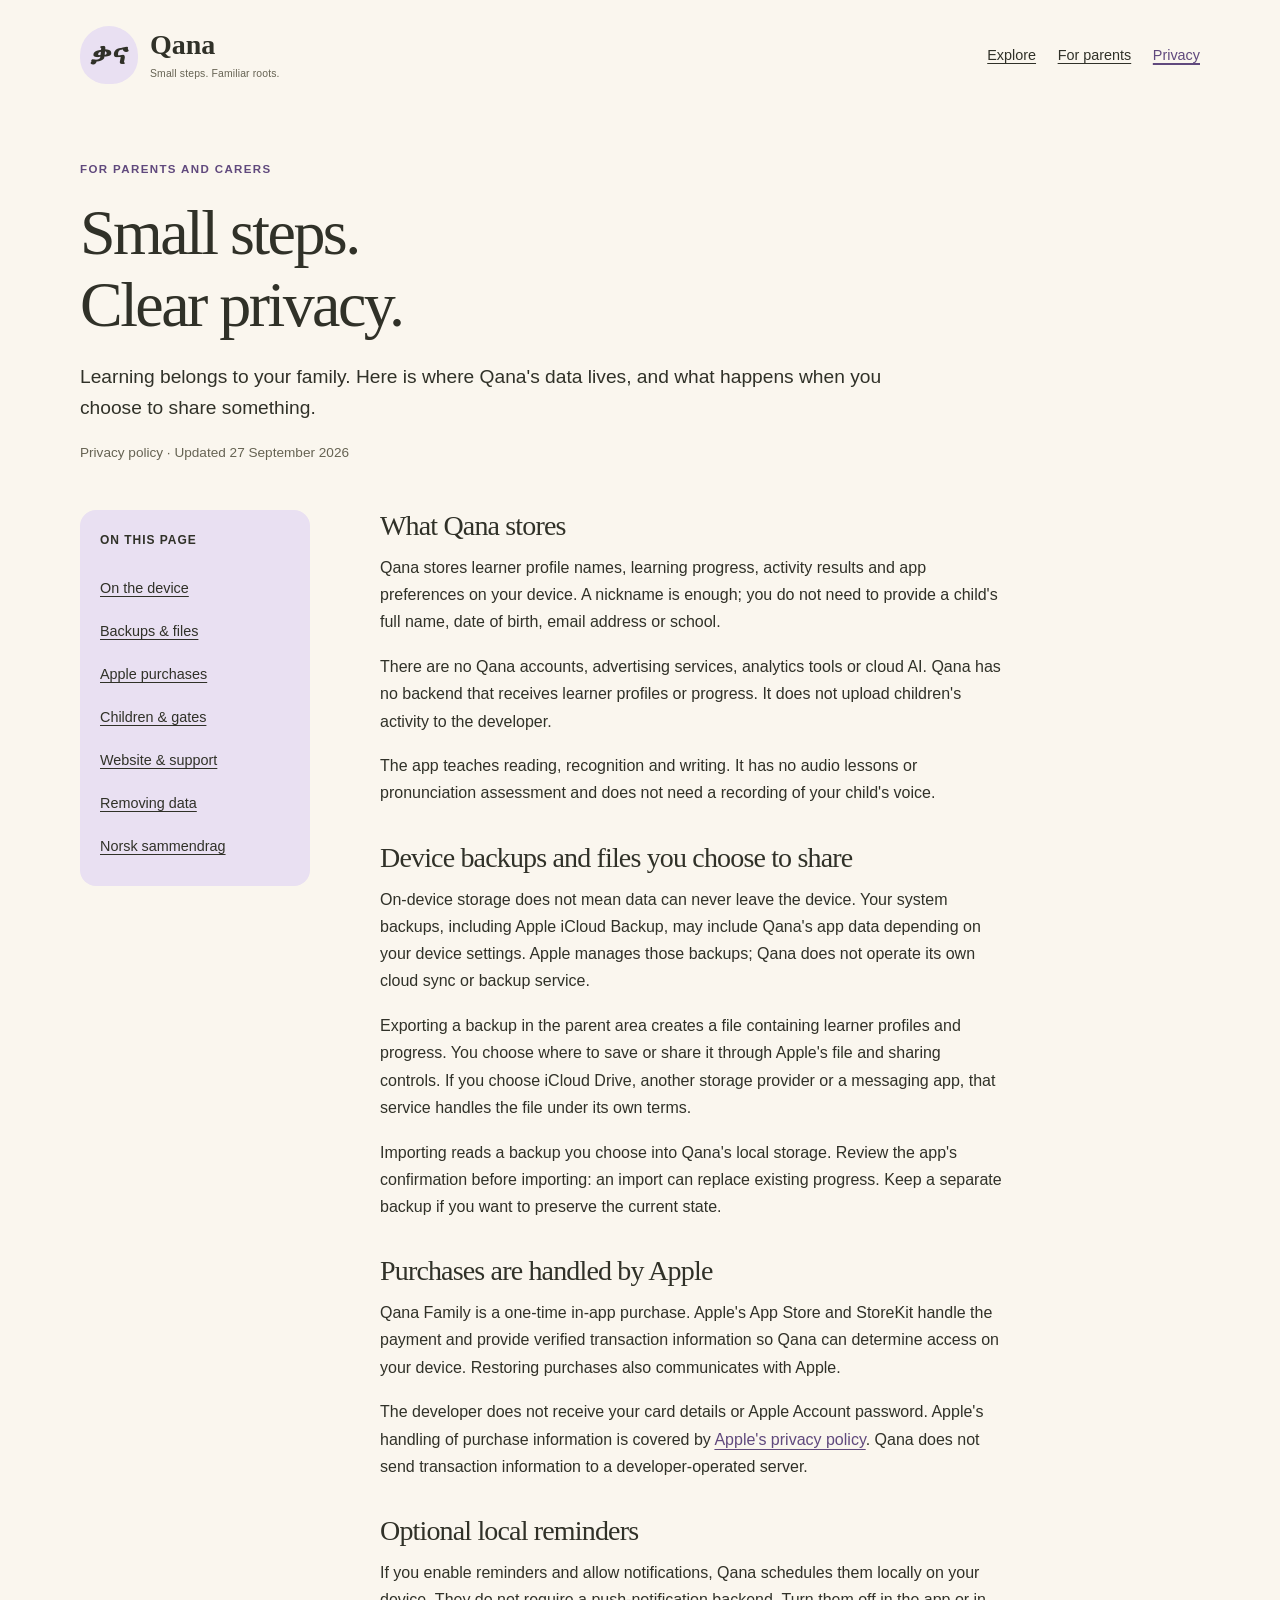
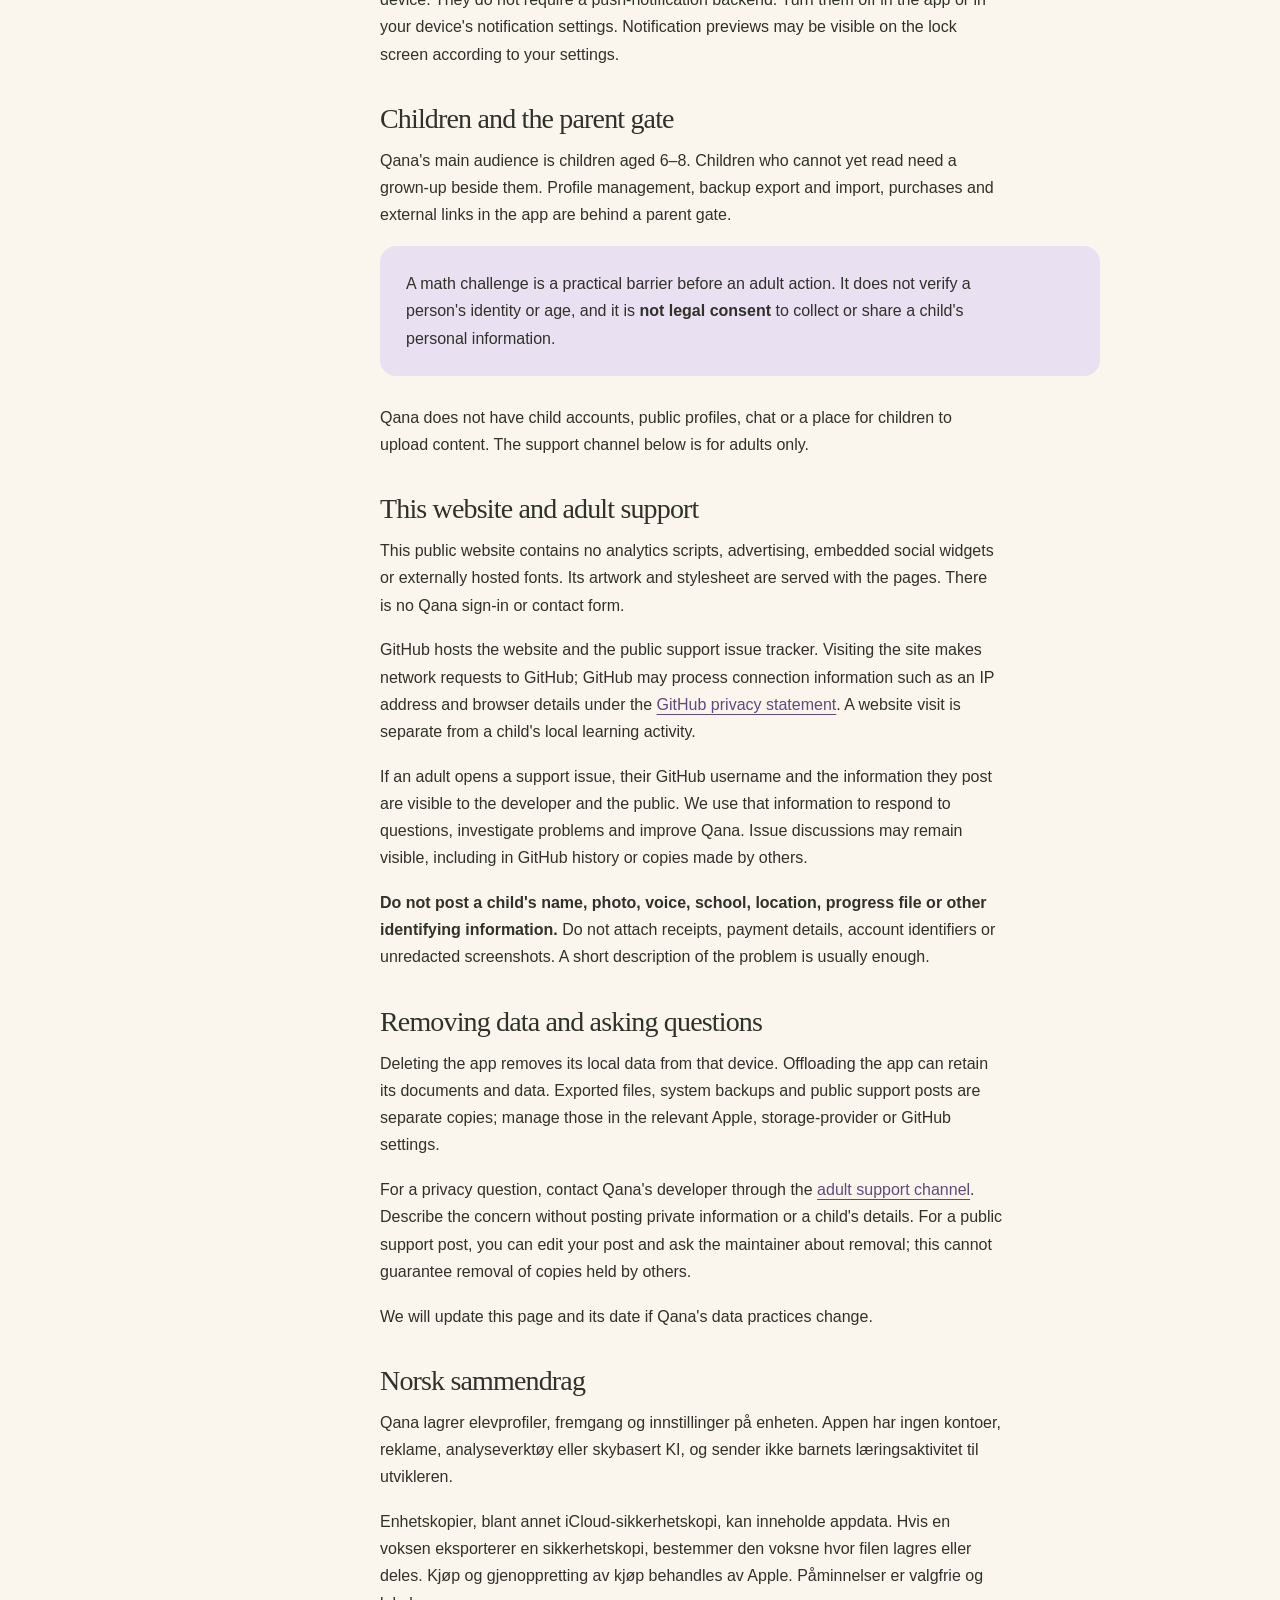
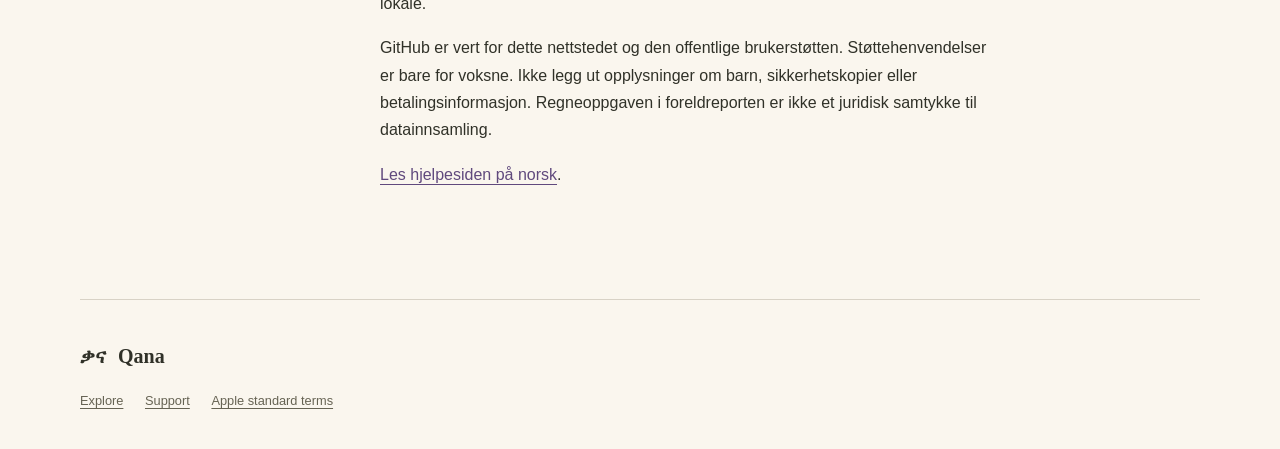
==== privacy.html @ 159bdaf5 "Publish Qana support and privacy website" ====
<!doctype html>
<html lang="en">
<head>
  <meta charset="utf-8">
  <meta name="viewport" content="width=device-width, initial-scale=1">
  <meta name="description" content="How Qana handles children's learning progress, local profiles, Apple purchases, backups and adult support messages.">
  <meta name="theme-color" content="#faf6ee">
  <link rel="canonical" href="https://sami5796.github.io/qana-app/privacy.html">
  <link rel="stylesheet" href="style.css">
  <title>Privacy — Qana</title>
</head>
<body>
  <a class="skip-link" href="#main">Skip to content</a>
  <header class="site-header wrap"><a class="brand" href="./" aria-label="Qana home"><span class="brand-mark" lang="ti">ቃና</span><span>Qana<span class="brand-caption">Small steps. Familiar roots.</span></span></a><nav aria-label="Main navigation"><a href="./">Explore</a><a href="support.html">For parents</a><a href="privacy.html" aria-current="page">Privacy</a></nav></header>
  <main id="main" class="wrap">
    <div class="document-header"><p class="eyebrow">For parents and carers</p><h1>Small steps.<br>Clear privacy.</h1><p class="lead">Learning belongs to your family. Here is where Qana's data lives, and what happens when you choose to share something.</p><p class="updated">Privacy policy · Updated 27 September 2026</p></div>
    <div class="document-layout">
      <aside class="contents" aria-label="On this page"><p>On this page</p><nav><a href="#device">On the device</a><a href="#backups">Backups &amp; files</a><a href="#apple">Apple purchases</a><a href="#children">Children &amp; gates</a><a href="#support">Website &amp; support</a><a href="#deletion">Removing data</a><a href="#norsk">Norsk sammendrag</a></nav></aside>
      <div class="prose">
        <section id="device"><h2>What Qana stores</h2><p>Qana stores learner profile names, learning progress, activity results and app preferences on your device. A nickname is enough; you do not need to provide a child's full name, date of birth, email address or school.</p><p>There are no Qana accounts, advertising services, analytics tools or cloud AI. Qana has no backend that receives learner profiles or progress. It does not upload children's activity to the developer.</p><p>The app teaches reading, recognition and writing. It has no audio lessons or pronunciation assessment and does not need a recording of your child's voice.</p></section>
        <section id="backups"><h2>Device backups and files you choose to share</h2><p>On-device storage does not mean data can never leave the device. Your system backups, including Apple iCloud Backup, may include Qana's app data depending on your device settings. Apple manages those backups; Qana does not operate its own cloud sync or backup service.</p><p>Exporting a backup in the parent area creates a file containing learner profiles and progress. You choose where to save or share it through Apple's file and sharing controls. If you choose iCloud Drive, another storage provider or a messaging app, that service handles the file under its own terms.</p><p>Importing reads a backup you choose into Qana's local storage. Review the app's confirmation before importing: an import can replace existing progress. Keep a separate backup if you want to preserve the current state.</p></section>
        <section id="apple"><h2>Purchases are handled by Apple</h2><p>Qana Family is a one-time in-app purchase. Apple's App Store and StoreKit handle the payment and provide verified transaction information so Qana can determine access on your device. Restoring purchases also communicates with Apple.</p><p>The developer does not receive your card details or Apple Account password. Apple's handling of purchase information is covered by <a href="https://www.apple.com/legal/privacy/">Apple's privacy policy</a>. Qana does not send transaction information to a developer-operated server.</p></section>
        <section id="reminders"><h2>Optional local reminders</h2><p>If you enable reminders and allow notifications, Qana schedules them locally on your device. They do not require a push-notification backend. Turn them off in the app or in your device's notification settings. Notification previews may be visible on the lock screen according to your settings.</p></section>
        <section id="children"><h2>Children and the parent gate</h2><p>Qana's main audience is children aged 6–8. Children who cannot yet read need a grown-up beside them. Profile management, backup export and import, purchases and external links in the app are behind a parent gate.</p><div class="callout"><p>A math challenge is a practical barrier before an adult action. It does not verify a person's identity or age, and it is <strong>not legal consent</strong> to collect or share a child's personal information.</p></div><p>Qana does not have child accounts, public profiles, chat or a place for children to upload content. The support channel below is for adults only.</p></section>
        <section id="support"><h2>This website and adult support</h2><p>This public website contains no analytics scripts, advertising, embedded social widgets or externally hosted fonts. Its artwork and stylesheet are served with the pages. There is no Qana sign-in or contact form.</p><p>GitHub hosts the website and the public support issue tracker. Visiting the site makes network requests to GitHub; GitHub may process connection information such as an IP address and browser details under the <a href="https://docs.github.com/en/site-policy/privacy-policies/github-general-privacy-statement">GitHub privacy statement</a>. A website visit is separate from a child's local learning activity.</p><p>If an adult opens a support issue, their GitHub username and the information they post are visible to the developer and the public. We use that information to respond to questions, investigate problems and improve Qana. Issue discussions may remain visible, including in GitHub history or copies made by others.</p><p><strong>Do not post a child's name, photo, voice, school, location, progress file or other identifying information.</strong> Do not attach receipts, payment details, account identifiers or unredacted screenshots. A short description of the problem is usually enough.</p></section>
        <section id="deletion"><h2>Removing data and asking questions</h2><p>Deleting the app removes its local data from that device. Offloading the app can retain its documents and data. Exported files, system backups and public support posts are separate copies; manage those in the relevant Apple, storage-provider or GitHub settings.</p><p>For a privacy question, contact Qana's developer through the <a href="support.html#contact">adult support channel</a>. Describe the concern without posting private information or a child's details. For a public support post, you can edit your post and ask the maintainer about removal; this cannot guarantee removal of copies held by others.</p><p>We will update this page and its date if Qana's data practices change.</p></section>
        <section id="norsk" lang="nb"><h2>Norsk sammendrag</h2><p>Qana lagrer elevprofiler, fremgang og innstillinger på enheten. Appen har ingen kontoer, reklame, analyseverktøy eller skybasert KI, og sender ikke barnets læringsaktivitet til utvikleren.</p><p>Enhetskopier, blant annet iCloud-sikkerhetskopi, kan inneholde appdata. Hvis en voksen eksporterer en sikkerhetskopi, bestemmer den voksne hvor filen lagres eller deles. Kjøp og gjenoppretting av kjøp behandles av Apple. Påminnelser er valgfrie og lokale.</p><p>GitHub er vert for dette nettstedet og den offentlige brukerstøtten. Støttehenvendelser er bare for voksne. Ikke legg ut opplysninger om barn, sikkerhetskopier eller betalingsinformasjon. Regneoppgaven i foreldreporten er ikke et juridisk samtykke til datainnsamling.</p><p><a href="support.html#norsk">Les hjelpesiden på norsk</a>.</p></section>
      </div>
    </div>
  </main>
  <footer class="site-footer wrap"><a class="brand footer-brand" href="./"><span lang="ti">ቃና</span> Qana</a><nav aria-label="Footer"><a href="./">Explore</a><a href="support.html">Support</a><a href="https://www.apple.com/legal/internet-services/itunes/dev/stdeula/">Apple standard terms</a></nav></footer>
</body>
</html>
---- style.css ----
:root {
  color-scheme: light;
  --paper: #faf6ee;
  --white: #fffdf8;
  --ink: #303128;
  --muted: #666353;
  --purple: #60497d;
  --lilac: #e9e0f2;
  --sage: #e5ebdc;
  --peach: #f6e2d0;
  --line: #d8d2c6;
  --display: "Iowan Old Style", "Palatino Linotype", Palatino, Georgia, serif;
  --body: "Avenir Next", Avenir, "Segoe UI", sans-serif;
}
* { box-sizing: border-box; }
html { scroll-behavior: smooth; scroll-padding-top: 2rem; }
body { margin: 0; background: var(--paper); color: var(--ink); font: 1rem/1.7 var(--body); }
img { display: block; max-width: 100%; }
a { color: var(--purple); text-underline-offset: .23em; text-decoration-thickness: 1px; }
a:hover { text-decoration-thickness: 2px; }
a:focus-visible, summary:focus-visible { outline: 3px solid var(--purple); outline-offset: 5px; border-radius: 3px; }
p { margin: 0 0 1.1rem; }
h1, h2, h3 { font-family: var(--display); font-weight: 500; line-height: 1.12; text-wrap: balance; }
h1 { font-size: clamp(2.7rem, 5.5vw, 5.1rem); letter-spacing: -.04em; margin: 0 0 1.35rem; }
h2 { font-size: clamp(2.1rem, 3.8vw, 3.2rem); letter-spacing: -.03em; margin: 0 0 1.25rem; }
h3 { font-size: 1.6rem; margin: 0 0 .8rem; }
h1 em { color: var(--purple); font-weight: 500; }
ul, ol { padding-left: 1.35rem; }
li { padding-left: .2rem; margin: .5rem 0; }
.wrap { width: min(1120px, calc(100% - 64px)); margin-inline: auto; }
.skip-link { position: absolute; top: -100px; left: 1rem; z-index: 10; padding: .75rem 1rem; background: var(--white); }
.skip-link:focus { top: 1rem; }
.site-header { display: flex; align-items: center; justify-content: space-between; gap: 2rem; padding-block: 26px; }
.brand { display: inline-flex; align-items: center; gap: 12px; color: var(--ink); text-decoration: none; font: 600 1.75rem/1.1 var(--display); }
.brand-mark { display: grid; place-items: center; width: 58px; height: 58px; background: var(--lilac); border-radius: 50% 50% 45% 45%; font-family: Kefa, Nyala, serif; font-size: 1.8rem; }
.brand-caption { display: block; margin-top: 6px; font: 500 .65rem/1.3 var(--body); letter-spacing: .015em; color: var(--muted); }
nav { display: flex; gap: .45rem 1.35rem; align-items: center; flex-wrap: wrap; }
nav a { display: inline-flex; align-items: center; min-height: 44px; font-size: .9rem; color: var(--ink); }
nav a[aria-current="page"] { color: var(--purple); text-decoration-thickness: 2px; }
.hero { display: grid; grid-template-columns: 1fr 1fr; align-items: center; gap: 4rem; padding-block: 52px 62px; }
.hero-copy { max-width: 520px; }
.eyebrow { font-size: .72rem; font-weight: 700; text-transform: uppercase; letter-spacing: .12em; color: var(--purple); margin-bottom: 1.1rem; }
.lead { font-size: 1.2rem; line-height: 1.6; }
.hero-art { margin: 0; position: relative; padding: 17px 17px 12px; background: var(--lilac); border-radius: 48% 48% 26px 26px; transform: rotate(2deg); }
.hero-art img { width: 100%; height: auto; aspect-ratio: 1; object-fit: cover; border-radius: 48% 48% 18px 18px; background: var(--sage); }
.hero-art figcaption { text-align: center; font-family: var(--display); font-style: italic; font-size: 1rem; padding: 12px 4px 3px; }
.button { display: inline-flex; align-items: center; justify-content: space-between; gap: 2rem; min-height: 48px; padding: .85rem 1.3rem; margin: .5rem 0 1rem; background: var(--purple); color: white; text-decoration: none; border-radius: 999px; font-size: .95rem; font-weight: 600; }
.button:hover { background: #4d3868; }
.quiet-note { font-size: .85rem; max-width: 360px; color: var(--muted); }
.facts { display: grid; grid-template-columns: repeat(3, 1fr) 1.3fr; padding: 26px 0; border-block: 1px solid var(--line); gap: 20px; align-items: center; }
.facts p { margin: 0; }
.facts strong { font: 500 2.4rem/1 var(--display); margin-right: 10px; color: var(--purple); }
.facts span { font-size: .85rem; }
.facts-note { color: var(--muted); font-size: .85rem; padding-left: 24px; border-left: 1px solid var(--line); }
.section { padding-block: 76px; }
.section-intro { max-width: 680px; margin-bottom: 35px; }
.feature-grid { display: grid; grid-template-columns: repeat(4, minmax(0, 1fr)); gap: 18px; }
.feature { padding: 28px 22px 20px; background: var(--white); border: 1px solid var(--line); border-radius: 18px; }
.feature:nth-child(2) { background: var(--lilac); }
.feature:nth-child(3) { background: var(--sage); }
.feature:nth-child(4) { background: var(--peach); }
.feature-number { display: block; font-size: .75rem; letter-spacing: .12em; color: var(--muted); margin-bottom: 35px; }
.feature p { font-size: .92rem; margin-bottom: 0; }
.family-section { display: grid; grid-template-columns: 1fr 1fr; gap: 5rem; align-items: center; padding: 44px 48px; background: var(--sage); border-radius: 26px; }
.family-card { background: var(--white); padding: 28px; border-radius: 18px; }
.family-card h3 { font-size: 2.15rem; }
.price-note { color: var(--muted); font-size: .85rem; }
.text-link { display: inline-block; padding-block: .5rem; font-weight: 600; font-size: .9rem; }
.parent-section { display: grid; grid-template-columns: 1fr 1.4fr; gap: 6rem; }
.language-note { padding: 28px 34px; border: 1px solid var(--line); border-radius: 18px; }
.language-note h2 { font-size: 1.6rem; }
.language-note p { max-width: 780px; font-size: .95rem; }
.site-footer { padding-block: 44px 26px; margin-top: 36px; border-top: 1px solid var(--line); color: var(--muted); }
.footer-brand { font-size: 1.25rem; margin-bottom: 12px; }
.site-footer p { font-size: .85rem; }
.site-footer nav a { color: var(--muted); font-size: .8rem; }
.document-header { max-width: 850px; padding-block: 50px 28px; }
.document-header h1 { font-size: clamp(2.7rem, 5vw, 4.2rem); }
.document-layout { display: grid; grid-template-columns: 230px minmax(0, 720px); gap: 70px; align-items: start; padding-bottom: 40px; }
.contents { padding: 20px; background: var(--lilac); border-radius: 16px; }
.contents p { font-size: .75rem; font-weight: 700; letter-spacing: .08em; text-transform: uppercase; }
.contents nav { display: flex; align-items: stretch; flex-direction: column; gap: 3px; }
.contents a { font-size: .9rem; min-height: 40px; }
.prose { min-width: 0; overflow-wrap: anywhere; }
.prose section { margin-bottom: 35px; scroll-margin-top: 30px; }
.prose h2 { font-size: 1.75rem; margin-top: 1.7rem; margin-bottom: .8rem; }
.prose section:first-child h2 { margin-top: 0; }
.prose h3 { font-size: 1.25rem; margin-top: 1.6rem; }
.prose p, .prose li { max-width: 70ch; }
.callout { padding: 24px 26px; background: var(--lilac); border-radius: 16px; margin-bottom: 28px; }
.callout p:last-child { margin-bottom: 0; }
.callout.sage { background: var(--sage); }
.updated { font-size: .85rem; color: var(--muted); }
@media (max-width: 960px) {
  .hero { gap: 2rem; }
  .feature-grid { grid-template-columns: repeat(2, minmax(0, 1fr)); }
  .family-section { gap: 2rem; padding: 32px; }
  .parent-section { gap: 3rem; }
  .document-layout { grid-template-columns: 180px minmax(0, 1fr); gap: 32px; }
  .facts strong, .facts span { display: block; }
  .facts span { margin-top: .4rem; }
}
@media (max-width: 680px) {
  .wrap { width: min(100% - 36px, 540px); }
  .site-header { flex-wrap: wrap; gap: 16px; padding-top: 20px; }
  .site-header nav { width: 100%; justify-content: space-between; gap: .4rem; }
  .hero { grid-template-columns: 1fr; gap: 26px; padding-block: 25px 40px; }
  .hero-copy { max-width: none; }
  .hero-art { width: 90%; margin-inline: auto; transform: none; }
  .facts { grid-template-columns: repeat(3, 1fr); gap: 20px 12px; }
  .facts-note { grid-column: 1 / -1; border-left: 0; padding-left: 0; }
  .facts-note br { display: none; }
  .section { padding-block: 48px; }
  .feature-grid { gap: 12px; }
  .feature { padding: 20px 16px; }
  .feature-number { margin-bottom: 22px; }
  .family-section, .parent-section { grid-template-columns: 1fr; gap: 22px; }
  .family-section { padding: 24px 18px; }
  .family-card { padding: 22px; }
  .language-note { padding: 22px; }
  .document-header { padding-block: 26px 20px; }
  .document-layout { grid-template-columns: 1fr; gap: 26px; }
  .contents nav { display: grid; grid-template-columns: repeat(2, minmax(0, 1fr)); }
  .contents a { min-height: 44px; }
}
@media (max-width: 360px) { .feature-grid { grid-template-columns: 1fr; } }
@media (prefers-reduced-motion: reduce) { html { scroll-behavior: auto; } }
@media print {
  body { background: white; color: black; }
  .site-header nav, .contents, .skip-link { display: none; }
  .wrap { width: 100%; }
  .document-layout { display: block; }
  .hero-art { transform: none; }
  a { color: inherit; }
}
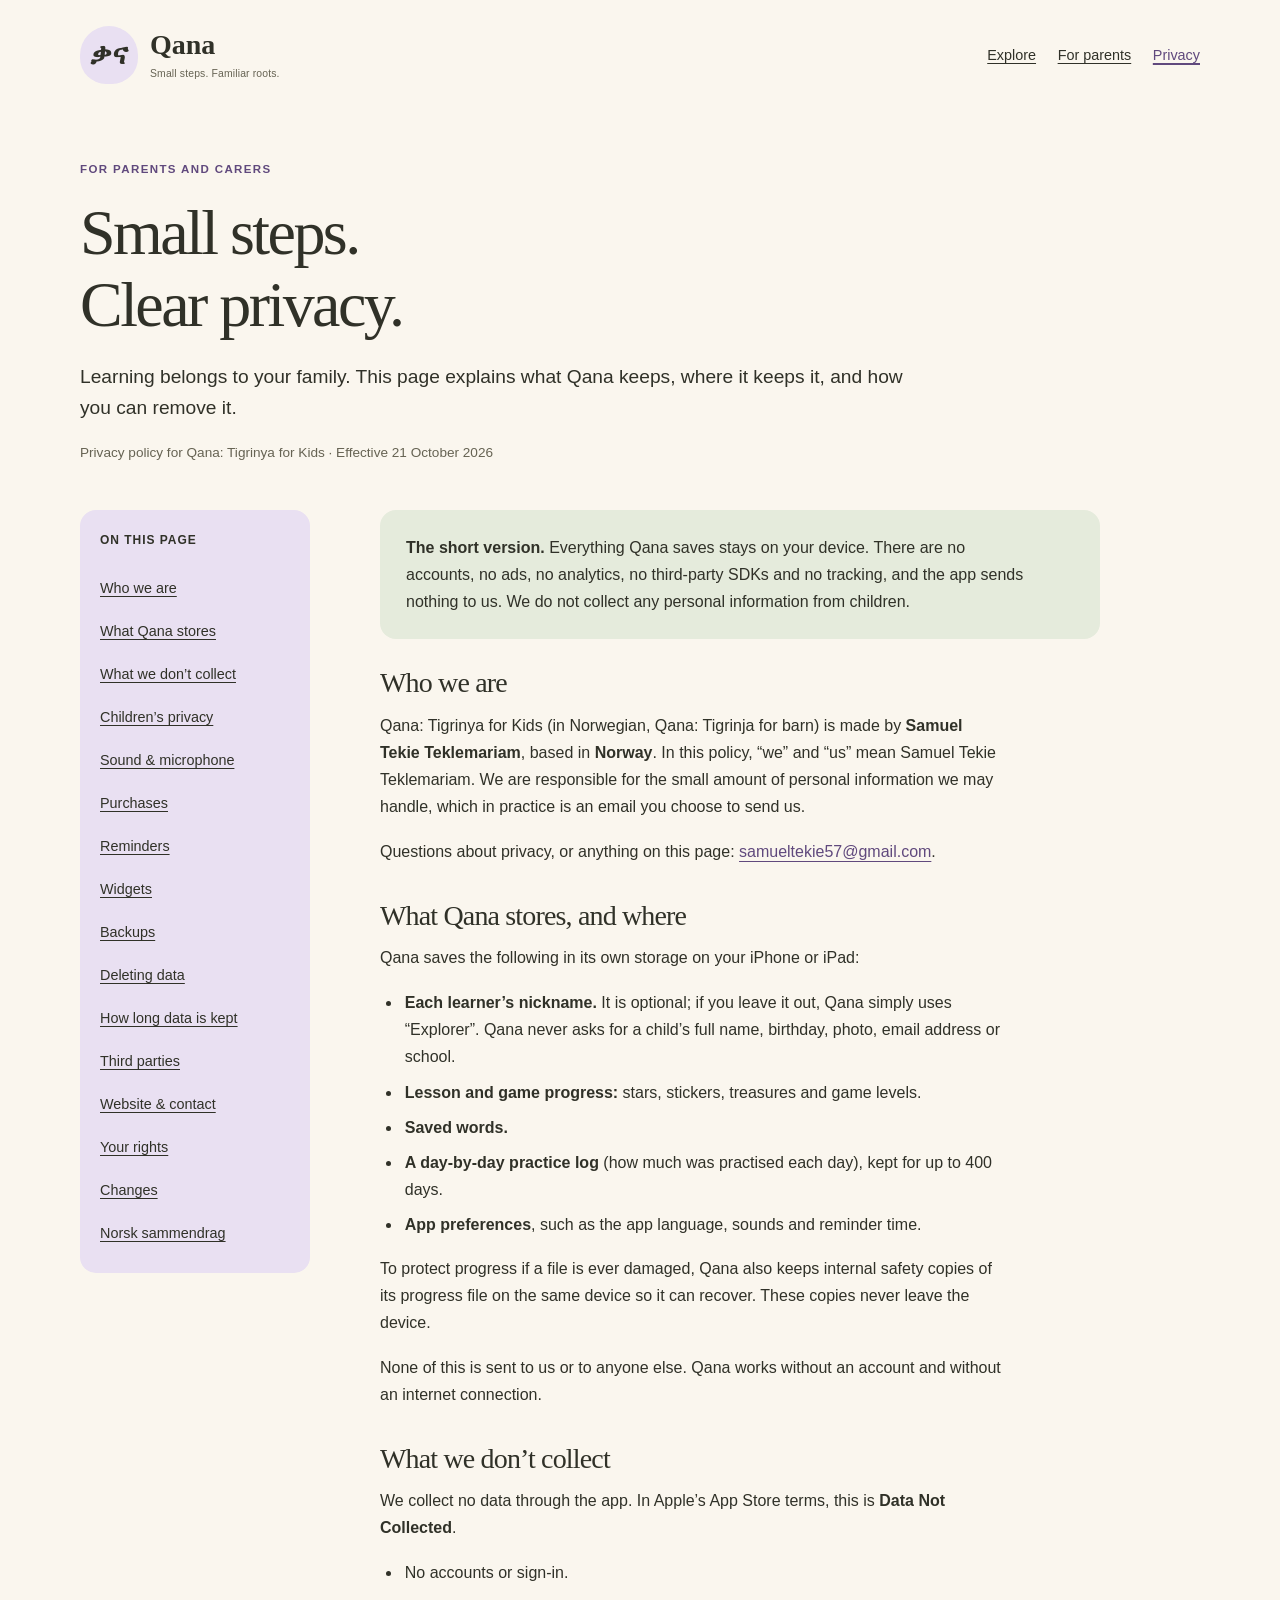
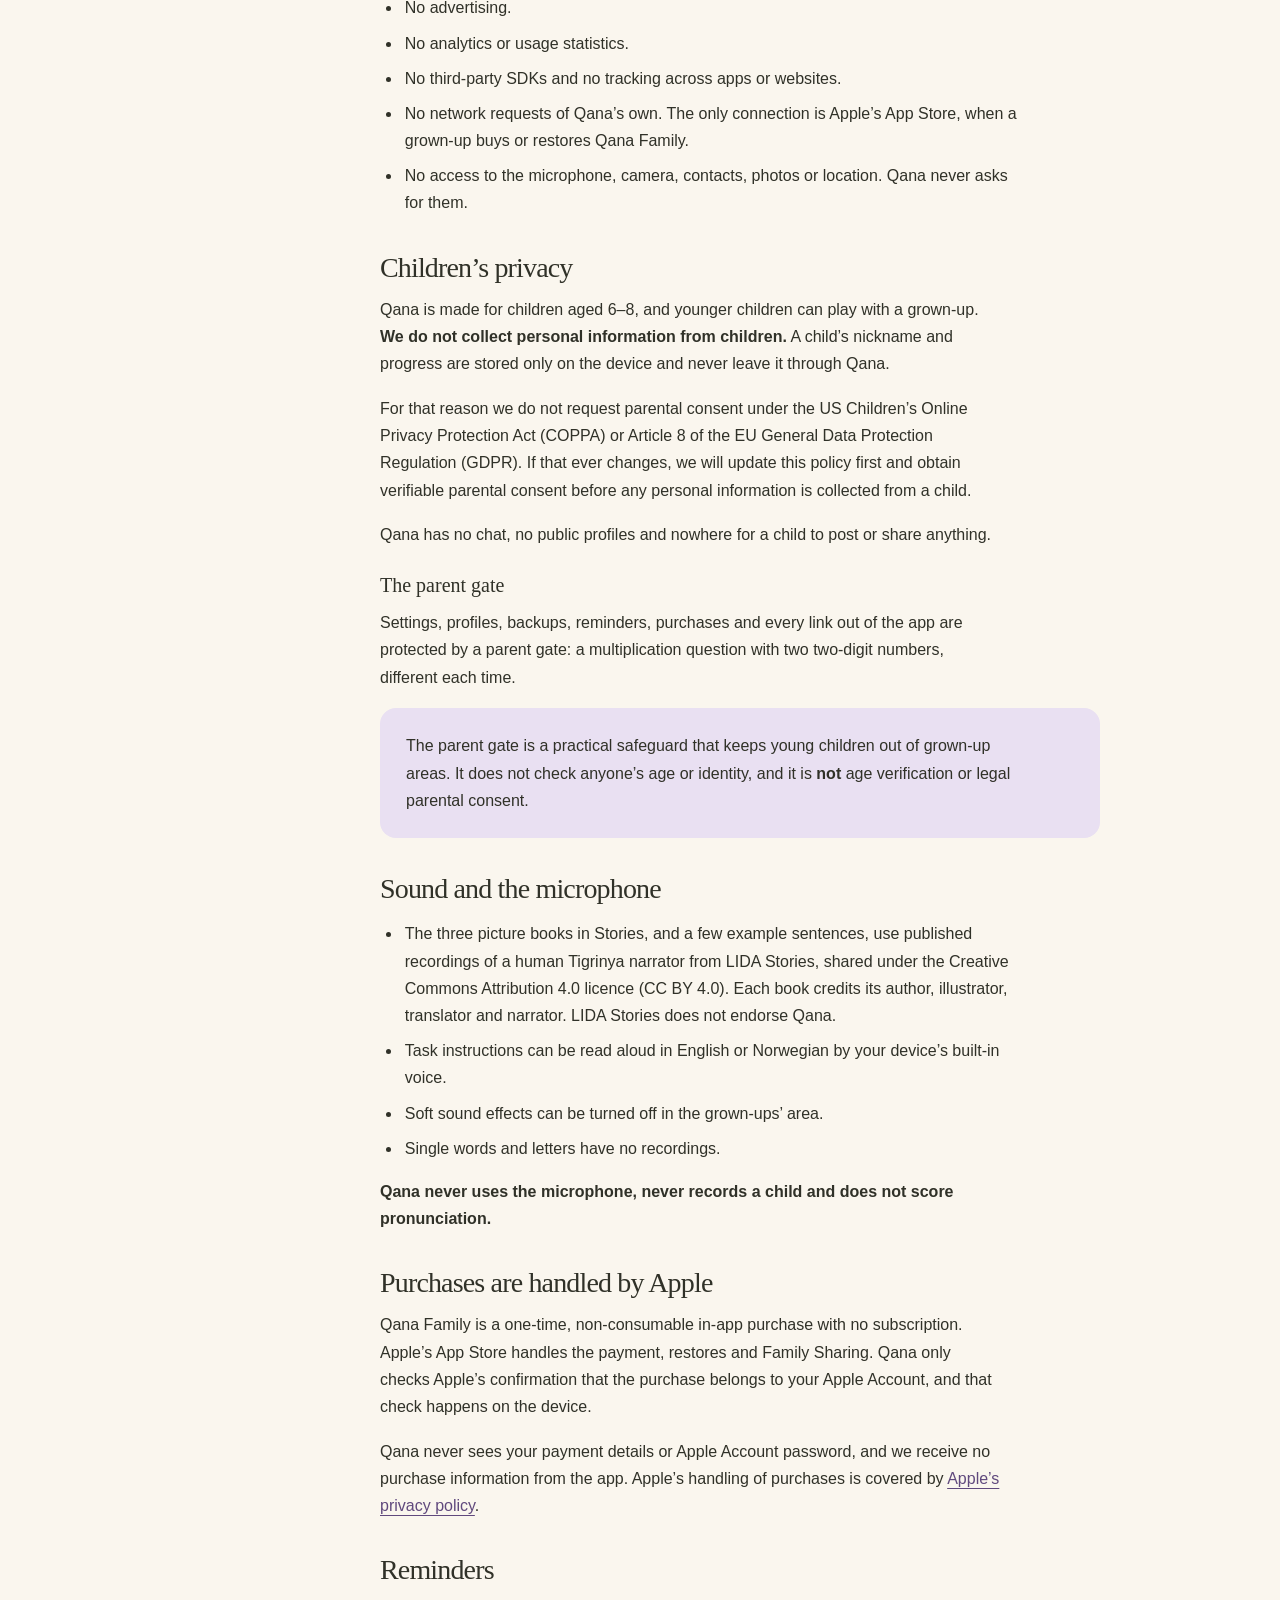
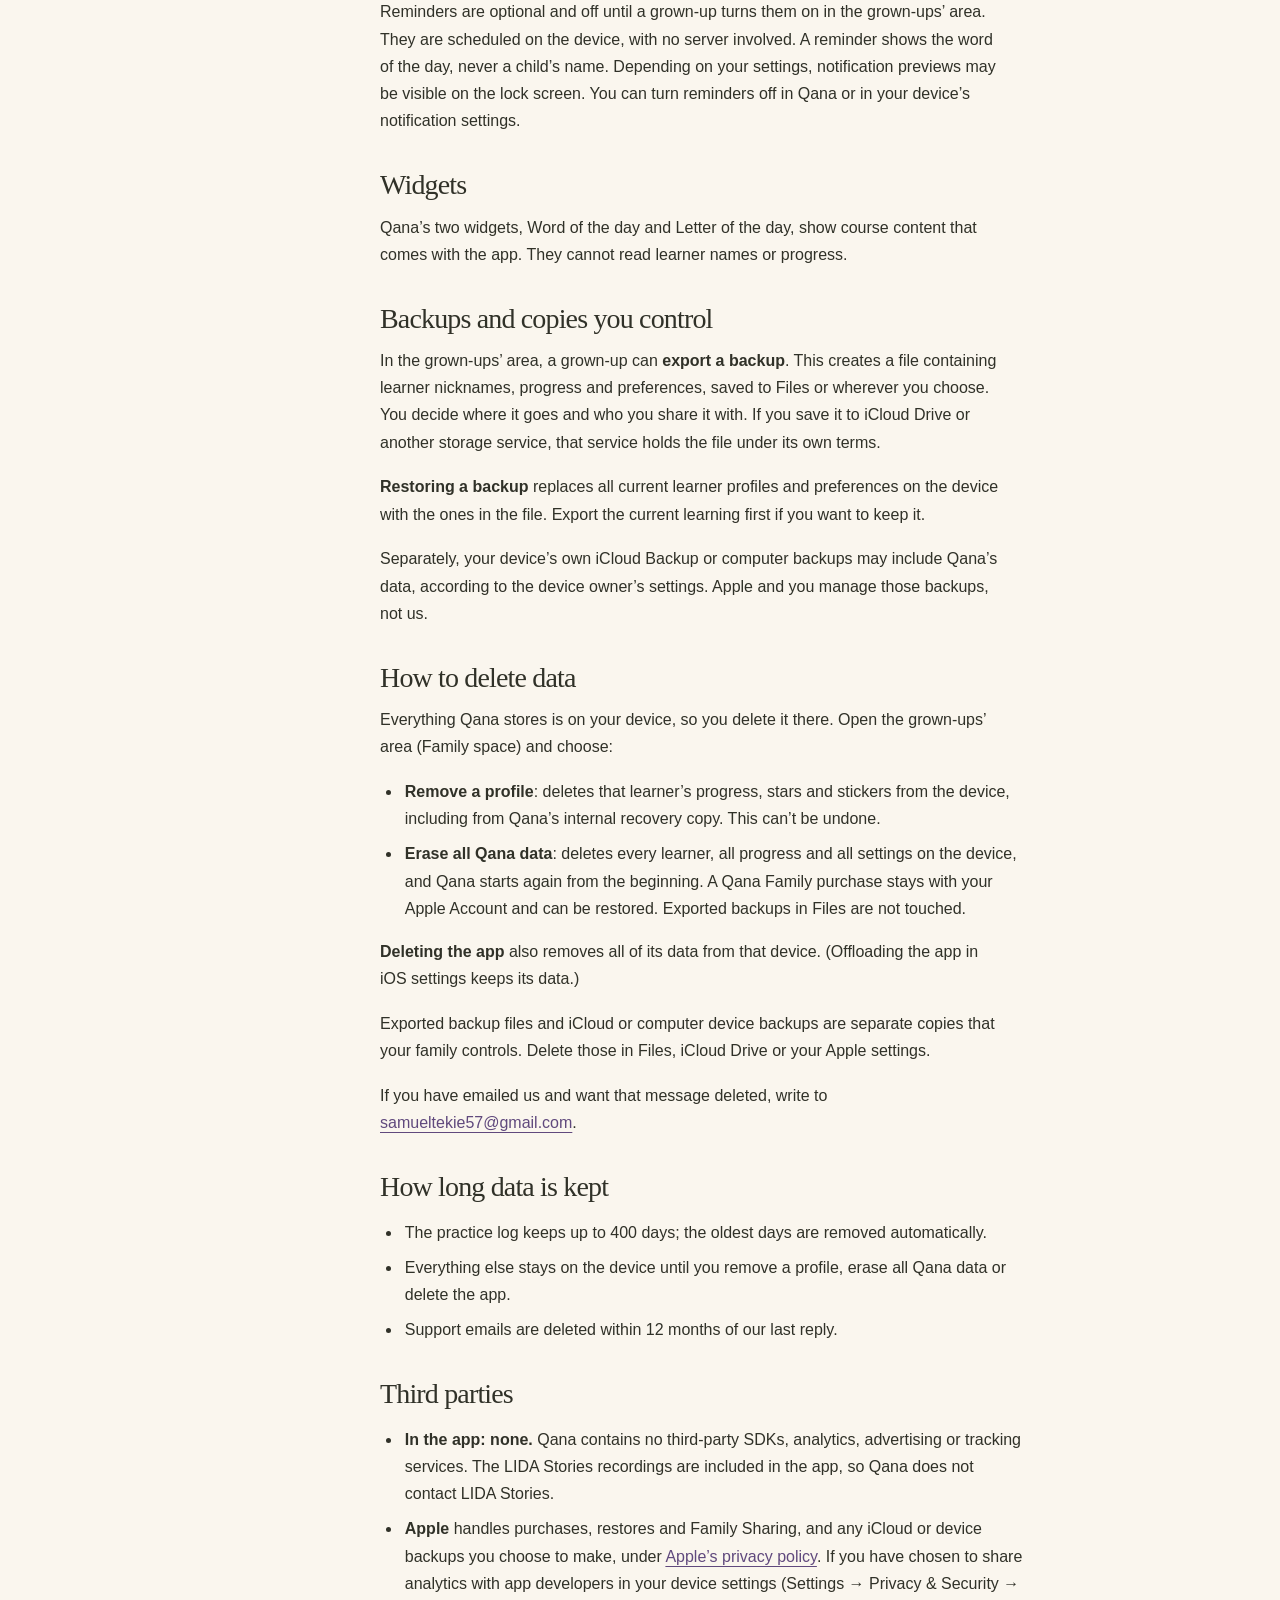
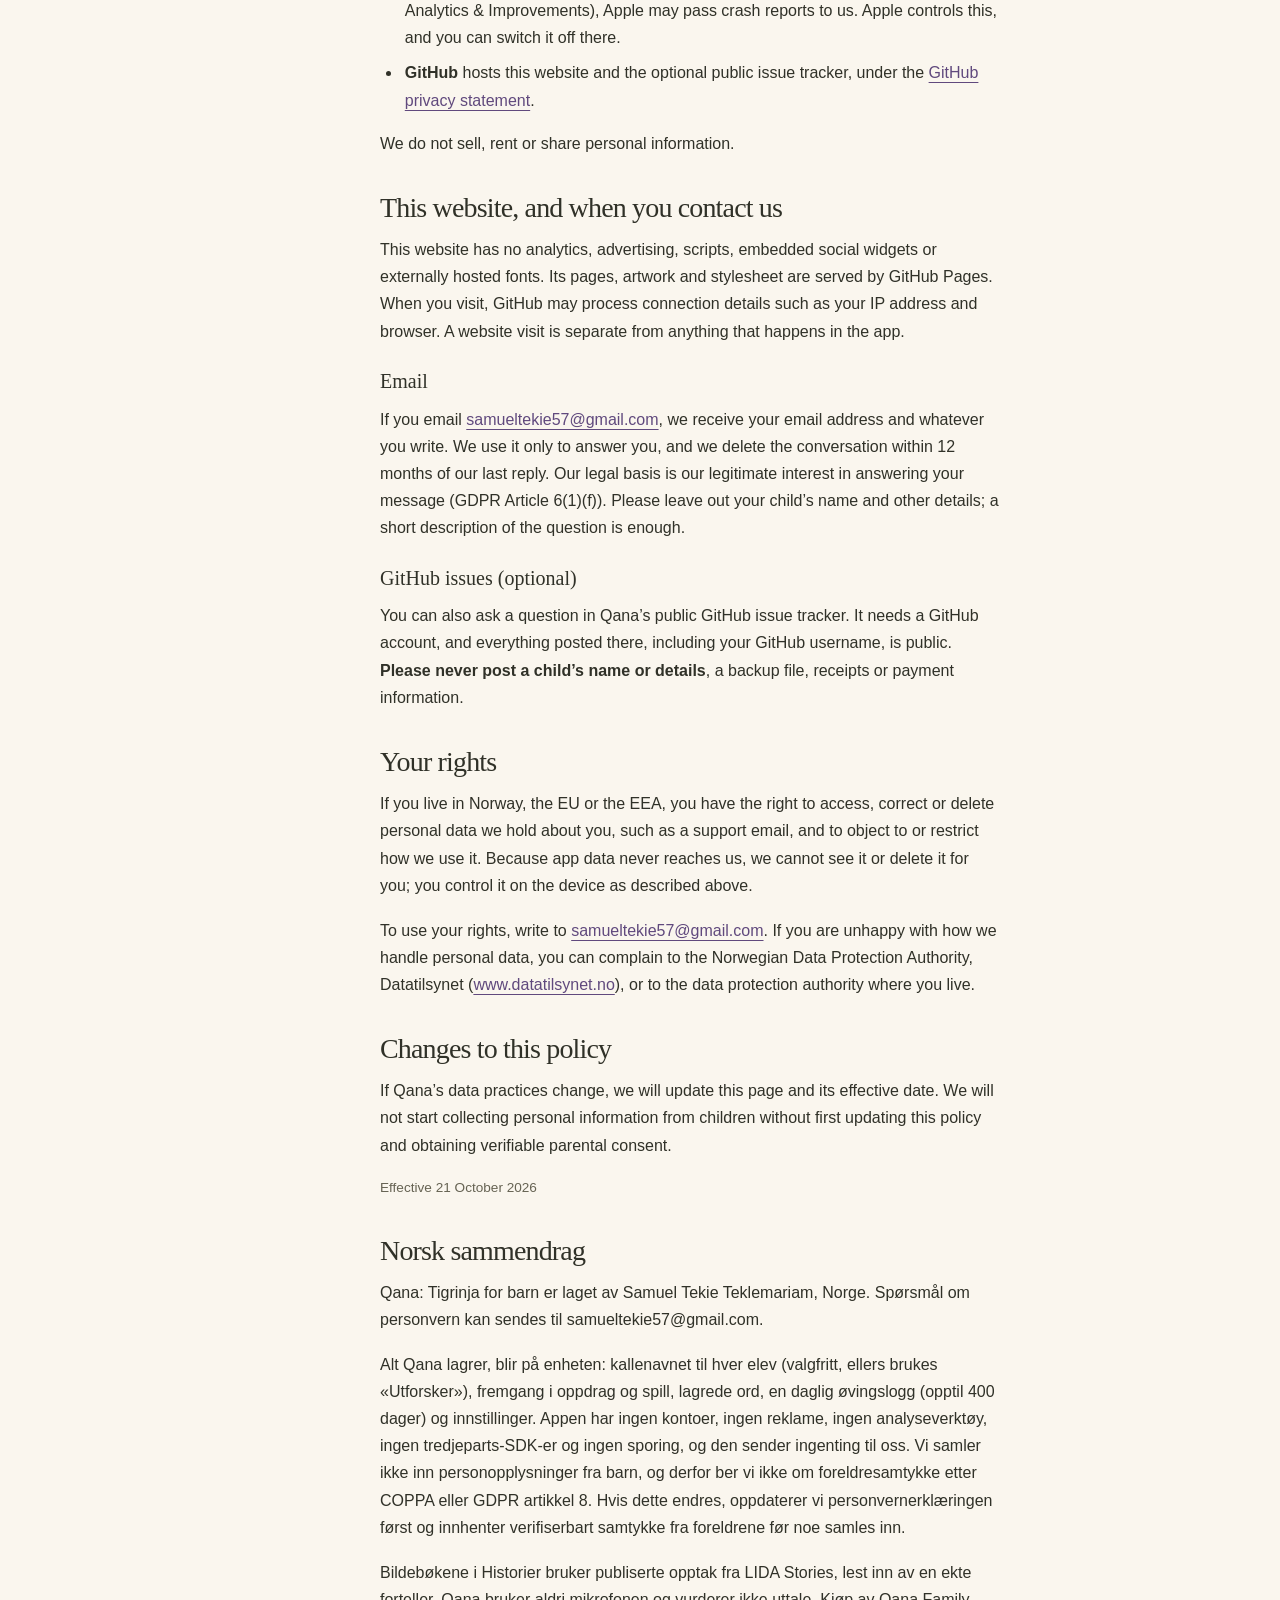
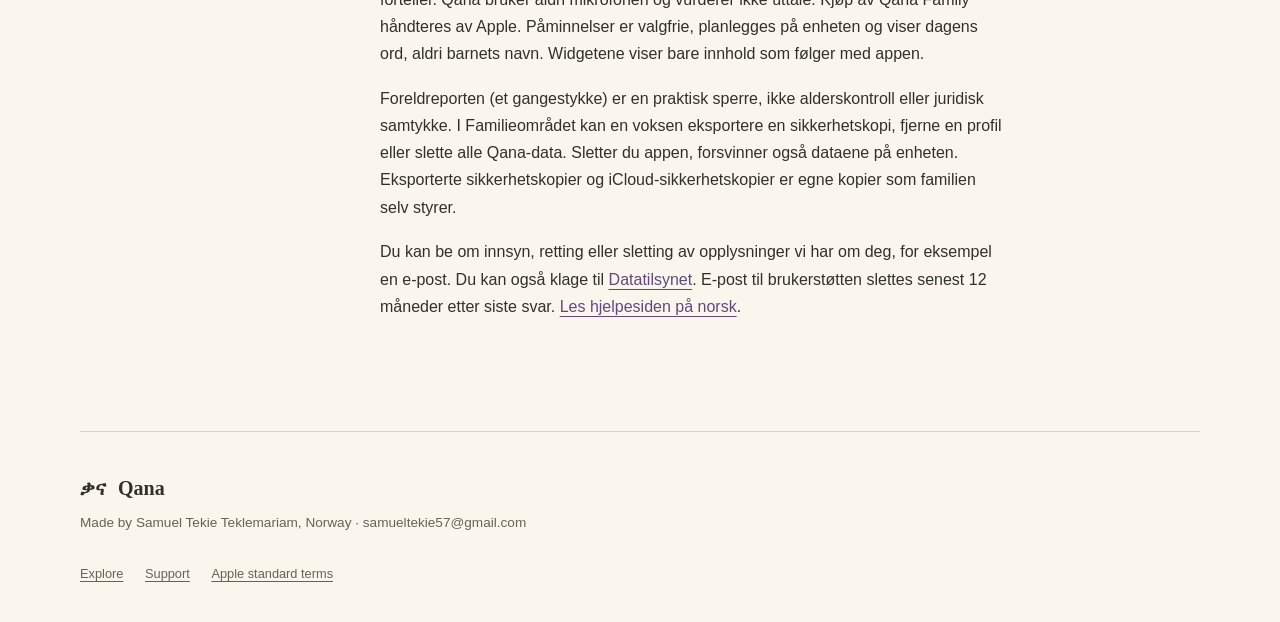
==== commit 2a38390f: "Update Qana pages for launch: narrated stories, Qana Family, contact email and privacy policy" ====
--- a/privacy.html
+++ b/privacy.html
@@ -3,7 +3,7 @@
 <head>
   <meta charset="utf-8">
   <meta name="viewport" content="width=device-width, initial-scale=1">
-  <meta name="description" content="How Qana handles children's learning progress, local profiles, Apple purchases, backups and adult support messages.">
+  <meta name="description" content="Qana’s privacy policy: everything stays on the device, with no accounts, ads, analytics or tracking. What is stored, how to delete it, and how to contact us.">
   <meta name="theme-color" content="#faf6ee">
   <link rel="canonical" href="https://sami5796.github.io/qana-app/privacy.html">
   <link rel="stylesheet" href="style.css">
@@ -13,21 +13,30 @@
   <a class="skip-link" href="#main">Skip to content</a>
   <header class="site-header wrap"><a class="brand" href="./" aria-label="Qana home"><span class="brand-mark" lang="ti">ቃና</span><span>Qana<span class="brand-caption">Small steps. Familiar roots.</span></span></a><nav aria-label="Main navigation"><a href="./">Explore</a><a href="support.html">For parents</a><a href="privacy.html" aria-current="page">Privacy</a></nav></header>
   <main id="main" class="wrap">
-    <div class="document-header"><p class="eyebrow">For parents and carers</p><h1>Small steps.<br>Clear privacy.</h1><p class="lead">Learning belongs to your family. Here is where Qana's data lives, and what happens when you choose to share something.</p><p class="updated">Privacy policy · Updated 27 September 2026</p></div>
+    <div class="document-header"><p class="eyebrow">For parents and carers</p><h1>Small steps.<br>Clear privacy.</h1><p class="lead">Learning belongs to your family. This page explains what Qana keeps, where it keeps it, and how you can remove it.</p><p class="updated">Privacy policy for Qana: Tigrinya for Kids · Effective 21 October 2026</p></div>
     <div class="document-layout">
-      <aside class="contents" aria-label="On this page"><p>On this page</p><nav><a href="#device">On the device</a><a href="#backups">Backups &amp; files</a><a href="#apple">Apple purchases</a><a href="#children">Children &amp; gates</a><a href="#support">Website &amp; support</a><a href="#deletion">Removing data</a><a href="#norsk">Norsk sammendrag</a></nav></aside>
+      <aside class="contents" aria-label="On this page"><p>On this page</p><nav><a href="#who">Who we are</a><a href="#device">What Qana stores</a><a href="#not-collected">What we don’t collect</a><a href="#children">Children’s privacy</a><a href="#sound">Sound &amp; microphone</a><a href="#apple">Purchases</a><a href="#reminders">Reminders</a><a href="#widgets">Widgets</a><a href="#backups">Backups</a><a href="#deletion">Deleting data</a><a href="#retention">How long data is kept</a><a href="#third-parties">Third parties</a><a href="#support">Website &amp; contact</a><a href="#rights">Your rights</a><a href="#changes">Changes</a><a href="#norsk">Norsk sammendrag</a></nav></aside>
       <div class="prose">
-        <section id="device"><h2>What Qana stores</h2><p>Qana stores learner profile names, learning progress, activity results and app preferences on your device. A nickname is enough; you do not need to provide a child's full name, date of birth, email address or school.</p><p>There are no Qana accounts, advertising services, analytics tools or cloud AI. Qana has no backend that receives learner profiles or progress. It does not upload children's activity to the developer.</p><p>The app teaches reading, recognition and writing. It has no audio lessons or pronunciation assessment and does not need a recording of your child's voice.</p></section>
-        <section id="backups"><h2>Device backups and files you choose to share</h2><p>On-device storage does not mean data can never leave the device. Your system backups, including Apple iCloud Backup, may include Qana's app data depending on your device settings. Apple manages those backups; Qana does not operate its own cloud sync or backup service.</p><p>Exporting a backup in the parent area creates a file containing learner profiles and progress. You choose where to save or share it through Apple's file and sharing controls. If you choose iCloud Drive, another storage provider or a messaging app, that service handles the file under its own terms.</p><p>Importing reads a backup you choose into Qana's local storage. Review the app's confirmation before importing: an import can replace existing progress. Keep a separate backup if you want to preserve the current state.</p></section>
-        <section id="apple"><h2>Purchases are handled by Apple</h2><p>Qana Family is a one-time in-app purchase. Apple's App Store and StoreKit handle the payment and provide verified transaction information so Qana can determine access on your device. Restoring purchases also communicates with Apple.</p><p>The developer does not receive your card details or Apple Account password. Apple's handling of purchase information is covered by <a href="https://www.apple.com/legal/privacy/">Apple's privacy policy</a>. Qana does not send transaction information to a developer-operated server.</p></section>
-        <section id="reminders"><h2>Optional local reminders</h2><p>If you enable reminders and allow notifications, Qana schedules them locally on your device. They do not require a push-notification backend. Turn them off in the app or in your device's notification settings. Notification previews may be visible on the lock screen according to your settings.</p></section>
-        <section id="children"><h2>Children and the parent gate</h2><p>Qana's main audience is children aged 6–8. Children who cannot yet read need a grown-up beside them. Profile management, backup export and import, purchases and external links in the app are behind a parent gate.</p><div class="callout"><p>A math challenge is a practical barrier before an adult action. It does not verify a person's identity or age, and it is <strong>not legal consent</strong> to collect or share a child's personal information.</p></div><p>Qana does not have child accounts, public profiles, chat or a place for children to upload content. The support channel below is for adults only.</p></section>
-        <section id="support"><h2>This website and adult support</h2><p>This public website contains no analytics scripts, advertising, embedded social widgets or externally hosted fonts. Its artwork and stylesheet are served with the pages. There is no Qana sign-in or contact form.</p><p>GitHub hosts the website and the public support issue tracker. Visiting the site makes network requests to GitHub; GitHub may process connection information such as an IP address and browser details under the <a href="https://docs.github.com/en/site-policy/privacy-policies/github-general-privacy-statement">GitHub privacy statement</a>. A website visit is separate from a child's local learning activity.</p><p>If an adult opens a support issue, their GitHub username and the information they post are visible to the developer and the public. We use that information to respond to questions, investigate problems and improve Qana. Issue discussions may remain visible, including in GitHub history or copies made by others.</p><p><strong>Do not post a child's name, photo, voice, school, location, progress file or other identifying information.</strong> Do not attach receipts, payment details, account identifiers or unredacted screenshots. A short description of the problem is usually enough.</p></section>
-        <section id="deletion"><h2>Removing data and asking questions</h2><p>Deleting the app removes its local data from that device. Offloading the app can retain its documents and data. Exported files, system backups and public support posts are separate copies; manage those in the relevant Apple, storage-provider or GitHub settings.</p><p>For a privacy question, contact Qana's developer through the <a href="support.html#contact">adult support channel</a>. Describe the concern without posting private information or a child's details. For a public support post, you can edit your post and ask the maintainer about removal; this cannot guarantee removal of copies held by others.</p><p>We will update this page and its date if Qana's data practices change.</p></section>
-        <section id="norsk" lang="nb"><h2>Norsk sammendrag</h2><p>Qana lagrer elevprofiler, fremgang og innstillinger på enheten. Appen har ingen kontoer, reklame, analyseverktøy eller skybasert KI, og sender ikke barnets læringsaktivitet til utvikleren.</p><p>Enhetskopier, blant annet iCloud-sikkerhetskopi, kan inneholde appdata. Hvis en voksen eksporterer en sikkerhetskopi, bestemmer den voksne hvor filen lagres eller deles. Kjøp og gjenoppretting av kjøp behandles av Apple. Påminnelser er valgfrie og lokale.</p><p>GitHub er vert for dette nettstedet og den offentlige brukerstøtten. Støttehenvendelser er bare for voksne. Ikke legg ut opplysninger om barn, sikkerhetskopier eller betalingsinformasjon. Regneoppgaven i foreldreporten er ikke et juridisk samtykke til datainnsamling.</p><p><a href="support.html#norsk">Les hjelpesiden på norsk</a>.</p></section>
+        <div class="callout sage"><p><strong>The short version.</strong> Everything Qana saves stays on your device. There are no accounts, no ads, no analytics, no third-party SDKs and no tracking, and the app sends nothing to us. We do not collect any personal information from children.</p></div>
+        <section id="who"><h2>Who we are</h2><p>Qana: Tigrinya for Kids (in Norwegian, Qana: Tigrinja for barn) is made by <strong>Samuel Tekie Teklemariam</strong>, based in <strong>Norway</strong>. In this policy, “we” and “us” mean Samuel Tekie Teklemariam. We are responsible for the small amount of personal information we may handle, which in practice is an email you choose to send us.</p><p>Questions about privacy, or anything on this page: <a href="mailto:samueltekie57@gmail.com">samueltekie57@gmail.com</a>.</p></section>
+        <section id="device"><h2>What Qana stores, and where</h2><p>Qana saves the following in its own storage on your iPhone or iPad:</p><ul><li><strong>Each learner’s nickname.</strong> It is optional; if you leave it out, Qana simply uses “Explorer”. Qana never asks for a child’s full name, birthday, photo, email address or school.</li><li><strong>Lesson and game progress:</strong> stars, stickers, treasures and game levels.</li><li><strong>Saved words.</strong></li><li><strong>A day-by-day practice log</strong> (how much was practised each day), kept for up to 400 days.</li><li><strong>App preferences</strong>, such as the app language, sounds and reminder time.</li></ul><p>To protect progress if a file is ever damaged, Qana also keeps internal safety copies of its progress file on the same device so it can recover. These copies never leave the device.</p><p>None of this is sent to us or to anyone else. Qana works without an account and without an internet connection.</p></section>
+        <section id="not-collected"><h2>What we don’t collect</h2><p>We collect no data through the app. In Apple’s App Store terms, this is <strong>Data Not Collected</strong>.</p><ul><li>No accounts or sign-in.</li><li>No advertising.</li><li>No analytics or usage statistics.</li><li>No third-party SDKs and no tracking across apps or websites.</li><li>No network requests of Qana’s own. The only connection is Apple’s App Store, when a grown-up buys or restores Qana Family.</li><li>No access to the microphone, camera, contacts, photos or location. Qana never asks for them.</li></ul></section>
+        <section id="children"><h2>Children’s privacy</h2><p>Qana is made for children aged 6–8, and younger children can play with a grown-up. <strong>We do not collect personal information from children.</strong> A child’s nickname and progress are stored only on the device and never leave it through Qana.</p><p>For that reason we do not request parental consent under the US Children’s Online Privacy Protection Act (COPPA) or Article 8 of the EU General Data Protection Regulation (GDPR). If that ever changes, we will update this policy first and obtain verifiable parental consent before any personal information is collected from a child.</p><p>Qana has no chat, no public profiles and nowhere for a child to post or share anything.</p><h3>The parent gate</h3><p>Settings, profiles, backups, reminders, purchases and every link out of the app are protected by a parent gate: a multiplication question with two two-digit numbers, different each time.</p><div class="callout"><p>The parent gate is a practical safeguard that keeps young children out of grown-up areas. It does not check anyone’s age or identity, and it is <strong>not</strong> age verification or legal parental consent.</p></div></section>
+        <section id="sound"><h2>Sound and the microphone</h2><ul><li>The three picture books in Stories, and a few example sentences, use published recordings of a human Tigrinya narrator from LIDA Stories, shared under the Creative Commons Attribution 4.0 licence (CC BY 4.0). Each book credits its author, illustrator, translator and narrator. LIDA Stories does not endorse Qana.</li><li>Task instructions can be read aloud in English or Norwegian by your device’s built-in voice.</li><li>Soft sound effects can be turned off in the grown-ups’ area.</li><li>Single words and letters have no recordings.</li></ul><p><strong>Qana never uses the microphone, never records a child and does not score pronunciation.</strong></p></section>
+        <section id="apple"><h2>Purchases are handled by Apple</h2><p>Qana Family is a one-time, non-consumable in-app purchase with no subscription. Apple’s App Store handles the payment, restores and Family Sharing. Qana only checks Apple’s confirmation that the purchase belongs to your Apple Account, and that check happens on the device.</p><p>Qana never sees your payment details or Apple Account password, and we receive no purchase information from the app. Apple’s handling of purchases is covered by <a href="https://www.apple.com/legal/privacy/">Apple’s privacy policy</a>.</p></section>
+        <section id="reminders"><h2>Reminders</h2><p>Reminders are optional and off until a grown-up turns them on in the grown-ups’ area. They are scheduled on the device, with no server involved. A reminder shows the word of the day, never a child’s name. Depending on your settings, notification previews may be visible on the lock screen. You can turn reminders off in Qana or in your device’s notification settings.</p></section>
+        <section id="widgets"><h2>Widgets</h2><p>Qana’s two widgets, Word of the day and Letter of the day, show course content that comes with the app. They cannot read learner names or progress.</p></section>
+        <section id="backups"><h2>Backups and copies you control</h2><p>In the grown-ups’ area, a grown-up can <strong>export a backup</strong>. This creates a file containing learner nicknames, progress and preferences, saved to Files or wherever you choose. You decide where it goes and who you share it with. If you save it to iCloud Drive or another storage service, that service holds the file under its own terms.</p><p><strong>Restoring a backup</strong> replaces all current learner profiles and preferences on the device with the ones in the file. Export the current learning first if you want to keep it.</p><p>Separately, your device’s own iCloud Backup or computer backups may include Qana’s data, according to the device owner’s settings. Apple and you manage those backups, not us.</p></section>
+        <section id="deletion"><h2>How to delete data</h2><p>Everything Qana stores is on your device, so you delete it there. Open the grown-ups’ area (Family space) and choose:</p><ul><li><strong>Remove a profile</strong>: deletes that learner’s progress, stars and stickers from the device, including from Qana’s internal recovery copy. This can’t be undone.</li><li><strong>Erase all Qana data</strong>: deletes every learner, all progress and all settings on the device, and Qana starts again from the beginning. A Qana Family purchase stays with your Apple Account and can be restored. Exported backups in Files are not touched.</li></ul><p><strong>Deleting the app</strong> also removes all of its data from that device. (Offloading the app in iOS settings keeps its data.)</p><p>Exported backup files and iCloud or computer device backups are separate copies that your family controls. Delete those in Files, iCloud Drive or your Apple settings.</p><p>If you have emailed us and want that message deleted, write to <a href="mailto:samueltekie57@gmail.com">samueltekie57@gmail.com</a>.</p></section>
+        <section id="retention"><h2>How long data is kept</h2><ul><li>The practice log keeps up to 400 days; the oldest days are removed automatically.</li><li>Everything else stays on the device until you remove a profile, erase all Qana data or delete the app.</li><li>Support emails are deleted within 12 months of our last reply.</li></ul></section>
+        <section id="third-parties"><h2>Third parties</h2><ul><li><strong>In the app: none.</strong> Qana contains no third-party SDKs, analytics, advertising or tracking services. The LIDA Stories recordings are included in the app, so Qana does not contact LIDA Stories.</li><li><strong>Apple</strong> handles purchases, restores and Family Sharing, and any iCloud or device backups you choose to make, under <a href="https://www.apple.com/legal/privacy/">Apple’s privacy policy</a>. If you have chosen to share analytics with app developers in your device settings (Settings → Privacy &amp; Security → Analytics &amp; Improvements), Apple may pass crash reports to us. Apple controls this, and you can switch it off there.</li><li><strong>GitHub</strong> hosts this website and the optional public issue tracker, under the <a href="https://docs.github.com/en/site-policy/privacy-policies/github-general-privacy-statement">GitHub privacy statement</a>.</li></ul><p>We do not sell, rent or share personal information.</p></section>
+        <section id="support"><h2>This website, and when you contact us</h2><p>This website has no analytics, advertising, scripts, embedded social widgets or externally hosted fonts. Its pages, artwork and stylesheet are served by GitHub Pages. When you visit, GitHub may process connection details such as your IP address and browser. A website visit is separate from anything that happens in the app.</p><h3>Email</h3><p>If you email <a href="mailto:samueltekie57@gmail.com">samueltekie57@gmail.com</a>, we receive your email address and whatever you write. We use it only to answer you, and we delete the conversation within 12 months of our last reply. Our legal basis is our legitimate interest in answering your message (GDPR Article 6(1)(f)). Please leave out your child’s name and other details; a short description of the question is enough.</p><h3>GitHub issues (optional)</h3><p>You can also ask a question in Qana’s public GitHub issue tracker. It needs a GitHub account, and everything posted there, including your GitHub username, is public. <strong>Please never post a child’s name or details</strong>, a backup file, receipts or payment information.</p></section>
+        <section id="rights"><h2>Your rights</h2><p>If you live in Norway, the EU or the EEA, you have the right to access, correct or delete personal data we hold about you, such as a support email, and to object to or restrict how we use it. Because app data never reaches us, we cannot see it or delete it for you; you control it on the device as described above.</p><p>To use your rights, write to <a href="mailto:samueltekie57@gmail.com">samueltekie57@gmail.com</a>. If you are unhappy with how we handle personal data, you can complain to the Norwegian Data Protection Authority, Datatilsynet (<a href="https://www.datatilsynet.no/">www.datatilsynet.no</a>), or to the data protection authority where you live.</p></section>
+        <section id="changes"><h2>Changes to this policy</h2><p>If Qana’s data practices change, we will update this page and its effective date. We will not start collecting personal information from children without first updating this policy and obtaining verifiable parental consent.</p><p class="updated">Effective 21 October 2026</p></section>
+        <section id="norsk" lang="nb"><h2>Norsk sammendrag</h2><p>Qana: Tigrinja for barn er laget av Samuel Tekie Teklemariam, Norge. Spørsmål om personvern kan sendes til samueltekie57@gmail.com.</p><p>Alt Qana lagrer, blir på enheten: kallenavnet til hver elev (valgfritt, ellers brukes «Utforsker»), fremgang i oppdrag og spill, lagrede ord, en daglig øvingslogg (opptil 400 dager) og innstillinger. Appen har ingen kontoer, ingen reklame, ingen analyseverktøy, ingen tredjeparts-SDK-er og ingen sporing, og den sender ingenting til oss. Vi samler ikke inn personopplysninger fra barn, og derfor ber vi ikke om foreldresamtykke etter COPPA eller GDPR artikkel 8. Hvis dette endres, oppdaterer vi personvernerklæringen først og innhenter verifiserbart samtykke fra foreldrene før noe samles inn.</p><p>Bildebøkene i Historier bruker publiserte opptak fra LIDA Stories, lest inn av en ekte forteller. Qana bruker aldri mikrofonen og vurderer ikke uttale. Kjøp av Qana Family håndteres av Apple. Påminnelser er valgfrie, planlegges på enheten og viser dagens ord, aldri barnets navn. Widgetene viser bare innhold som følger med appen.</p><p>Foreldreporten (et gangestykke) er en praktisk sperre, ikke alderskontroll eller juridisk samtykke. I Familieområdet kan en voksen eksportere en sikkerhetskopi, fjerne en profil eller slette alle Qana-data. Sletter du appen, forsvinner også dataene på enheten. Eksporterte sikkerhetskopier og iCloud-sikkerhetskopier er egne kopier som familien selv styrer.</p><p>Du kan be om innsyn, retting eller sletting av opplysninger vi har om deg, for eksempel en e-post. Du kan også klage til <a href="https://www.datatilsynet.no/">Datatilsynet</a>. E-post til brukerstøtten slettes senest 12 måneder etter siste svar. <a href="support.html#norsk">Les hjelpesiden på norsk</a>.</p></section>
       </div>
     </div>
   </main>
-  <footer class="site-footer wrap"><a class="brand footer-brand" href="./"><span lang="ti">ቃና</span> Qana</a><nav aria-label="Footer"><a href="./">Explore</a><a href="support.html">Support</a><a href="https://www.apple.com/legal/internet-services/itunes/dev/stdeula/">Apple standard terms</a></nav></footer>
+  <footer class="site-footer wrap"><a class="brand footer-brand" href="./"><span lang="ti">ቃና</span> Qana</a><p>Made by Samuel Tekie Teklemariam, Norway · samueltekie57@gmail.com</p><nav aria-label="Footer"><a href="./">Explore</a><a href="support.html">Support</a><a href="https://www.apple.com/legal/internet-services/itunes/dev/stdeula/">Apple standard terms</a></nav></footer>
 </body>
 </html>
--- a/style.css
+++ b/style.css
@@ -54,7 +54,7 @@
 .facts-note { color: var(--muted); font-size: .85rem; padding-left: 24px; border-left: 1px solid var(--line); }
 .section { padding-block: 76px; }
 .section-intro { max-width: 680px; margin-bottom: 35px; }
-.feature-grid { display: grid; grid-template-columns: repeat(4, minmax(0, 1fr)); gap: 18px; }
+.feature-grid { display: grid; grid-template-columns: repeat(5, minmax(0, 1fr)); gap: 18px; }
 .feature { padding: 28px 22px 20px; background: var(--white); border: 1px solid var(--line); border-radius: 18px; }
 .feature:nth-child(2) { background: var(--lilac); }
 .feature:nth-child(3) { background: var(--sage); }
@@ -91,9 +91,9 @@
 .callout p:last-child { margin-bottom: 0; }
 .callout.sage { background: var(--sage); }
 .updated { font-size: .85rem; color: var(--muted); }
+@media (max-width: 1100px) { .feature-grid { grid-template-columns: repeat(3, minmax(0, 1fr)); } }
 @media (max-width: 960px) {
   .hero { gap: 2rem; }
-  .feature-grid { grid-template-columns: repeat(2, minmax(0, 1fr)); }
   .family-section { gap: 2rem; padding: 32px; }
   .parent-section { gap: 3rem; }
   .document-layout { grid-template-columns: 180px minmax(0, 1fr); gap: 32px; }
@@ -111,7 +111,8 @@
   .facts-note { grid-column: 1 / -1; border-left: 0; padding-left: 0; }
   .facts-note br { display: none; }
   .section { padding-block: 48px; }
-  .feature-grid { gap: 12px; }
+  .feature-grid { grid-template-columns: repeat(2, minmax(0, 1fr)); gap: 12px; }
+  .feature:nth-child(5) { grid-column: 1 / -1; }
   .feature { padding: 20px 16px; }
   .feature-number { margin-bottom: 22px; }
   .family-section, .parent-section { grid-template-columns: 1fr; gap: 22px; }
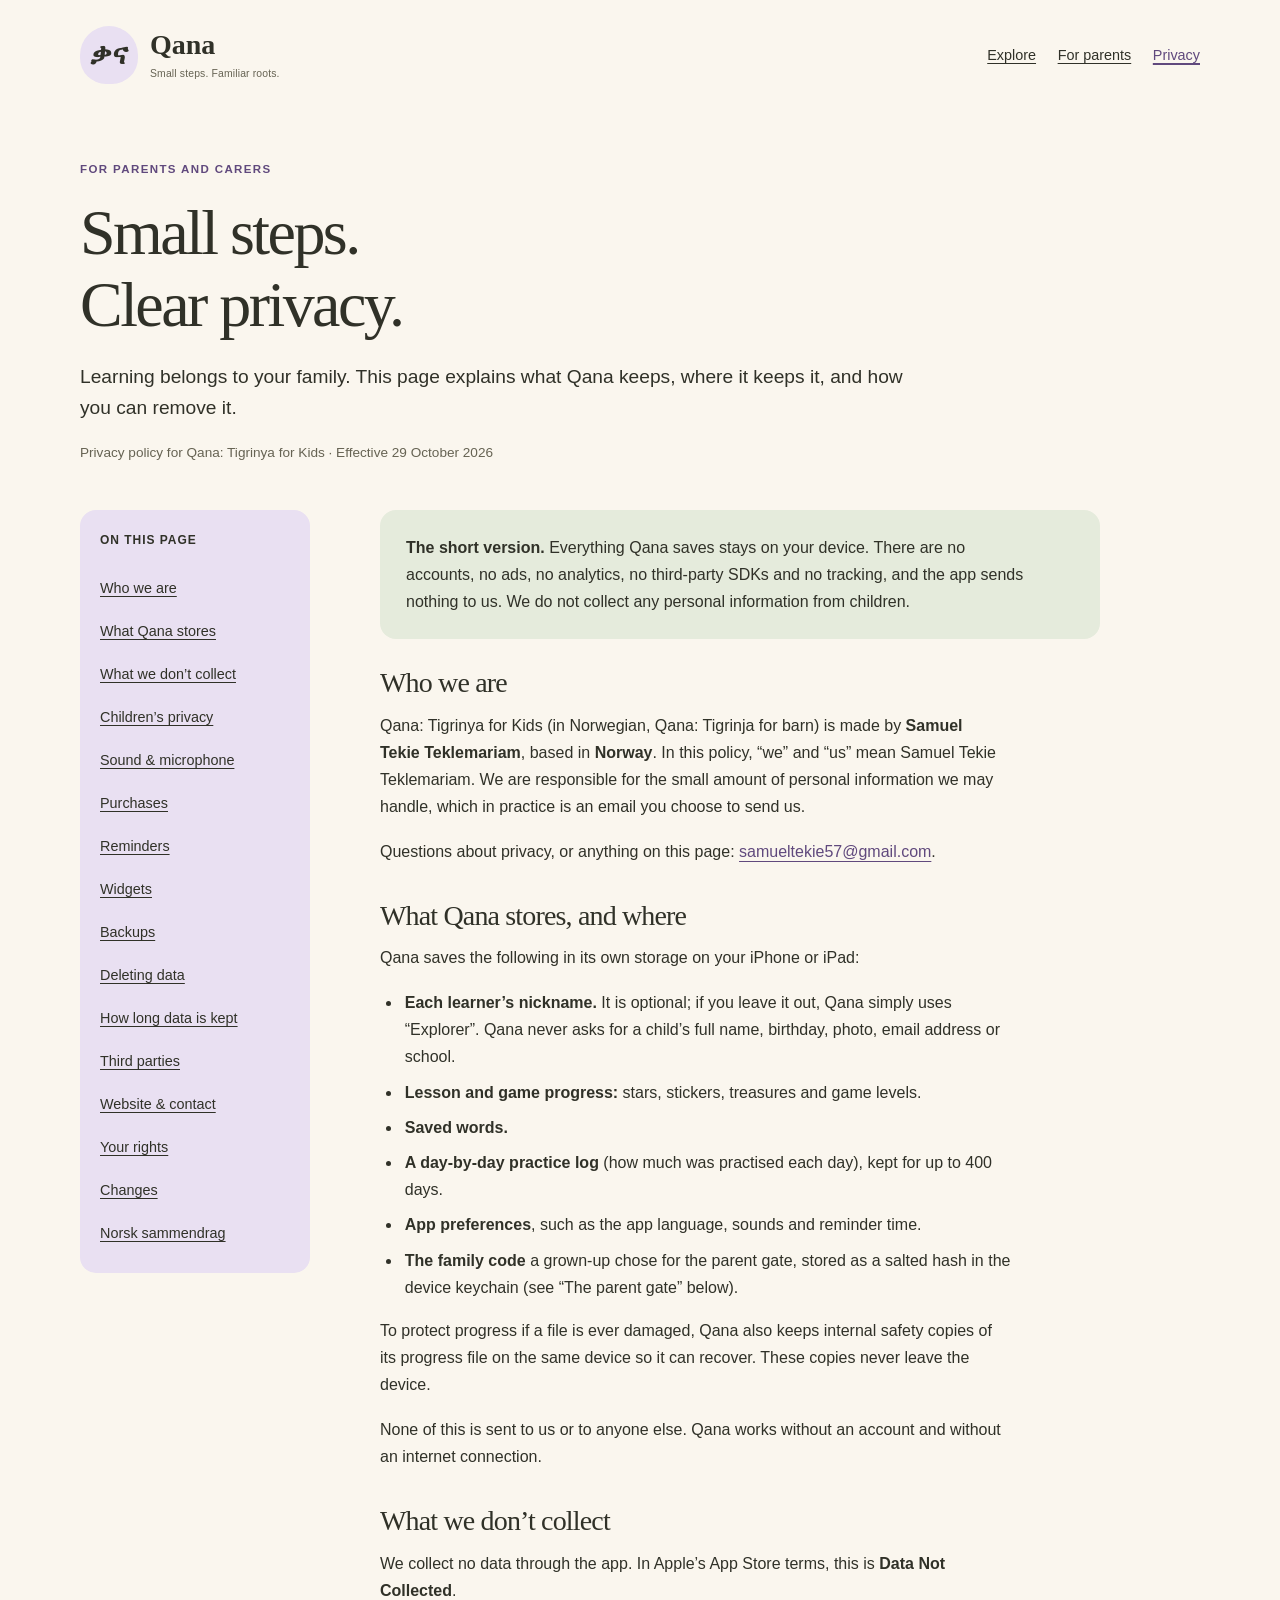
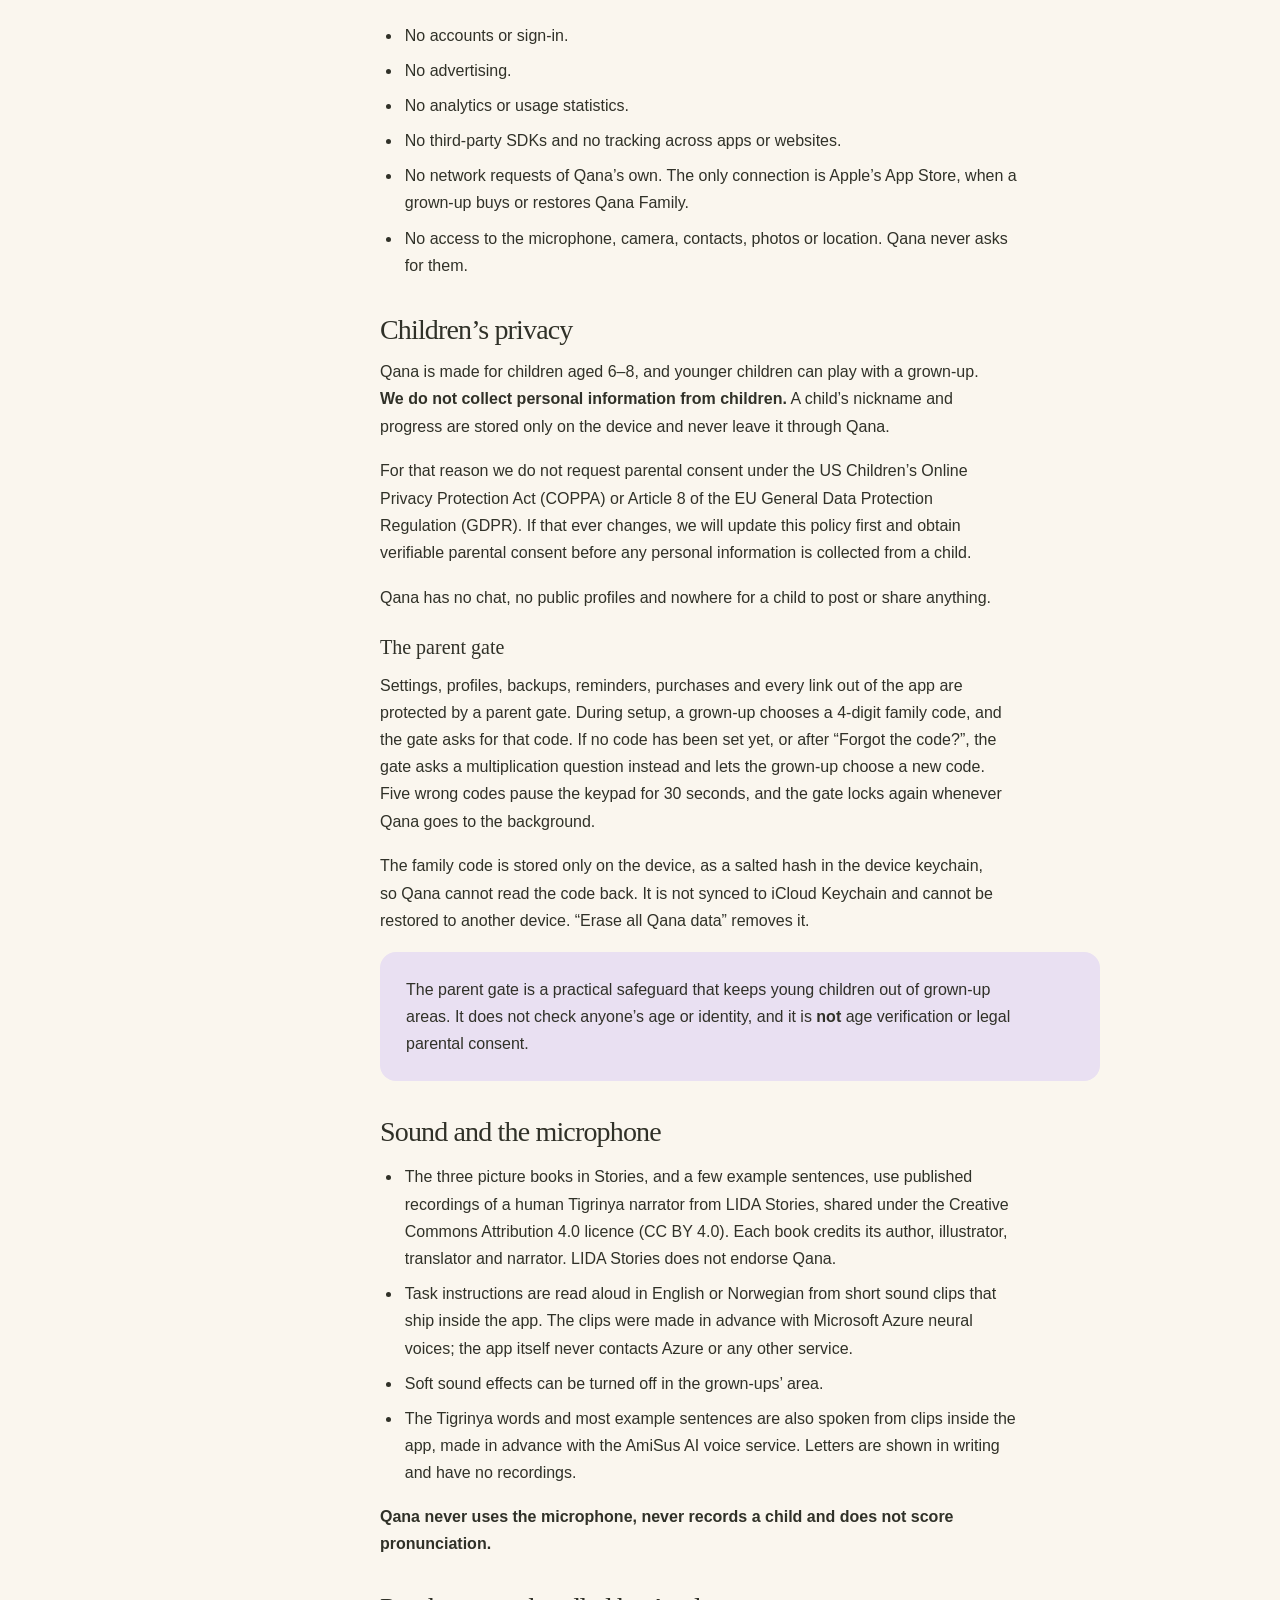
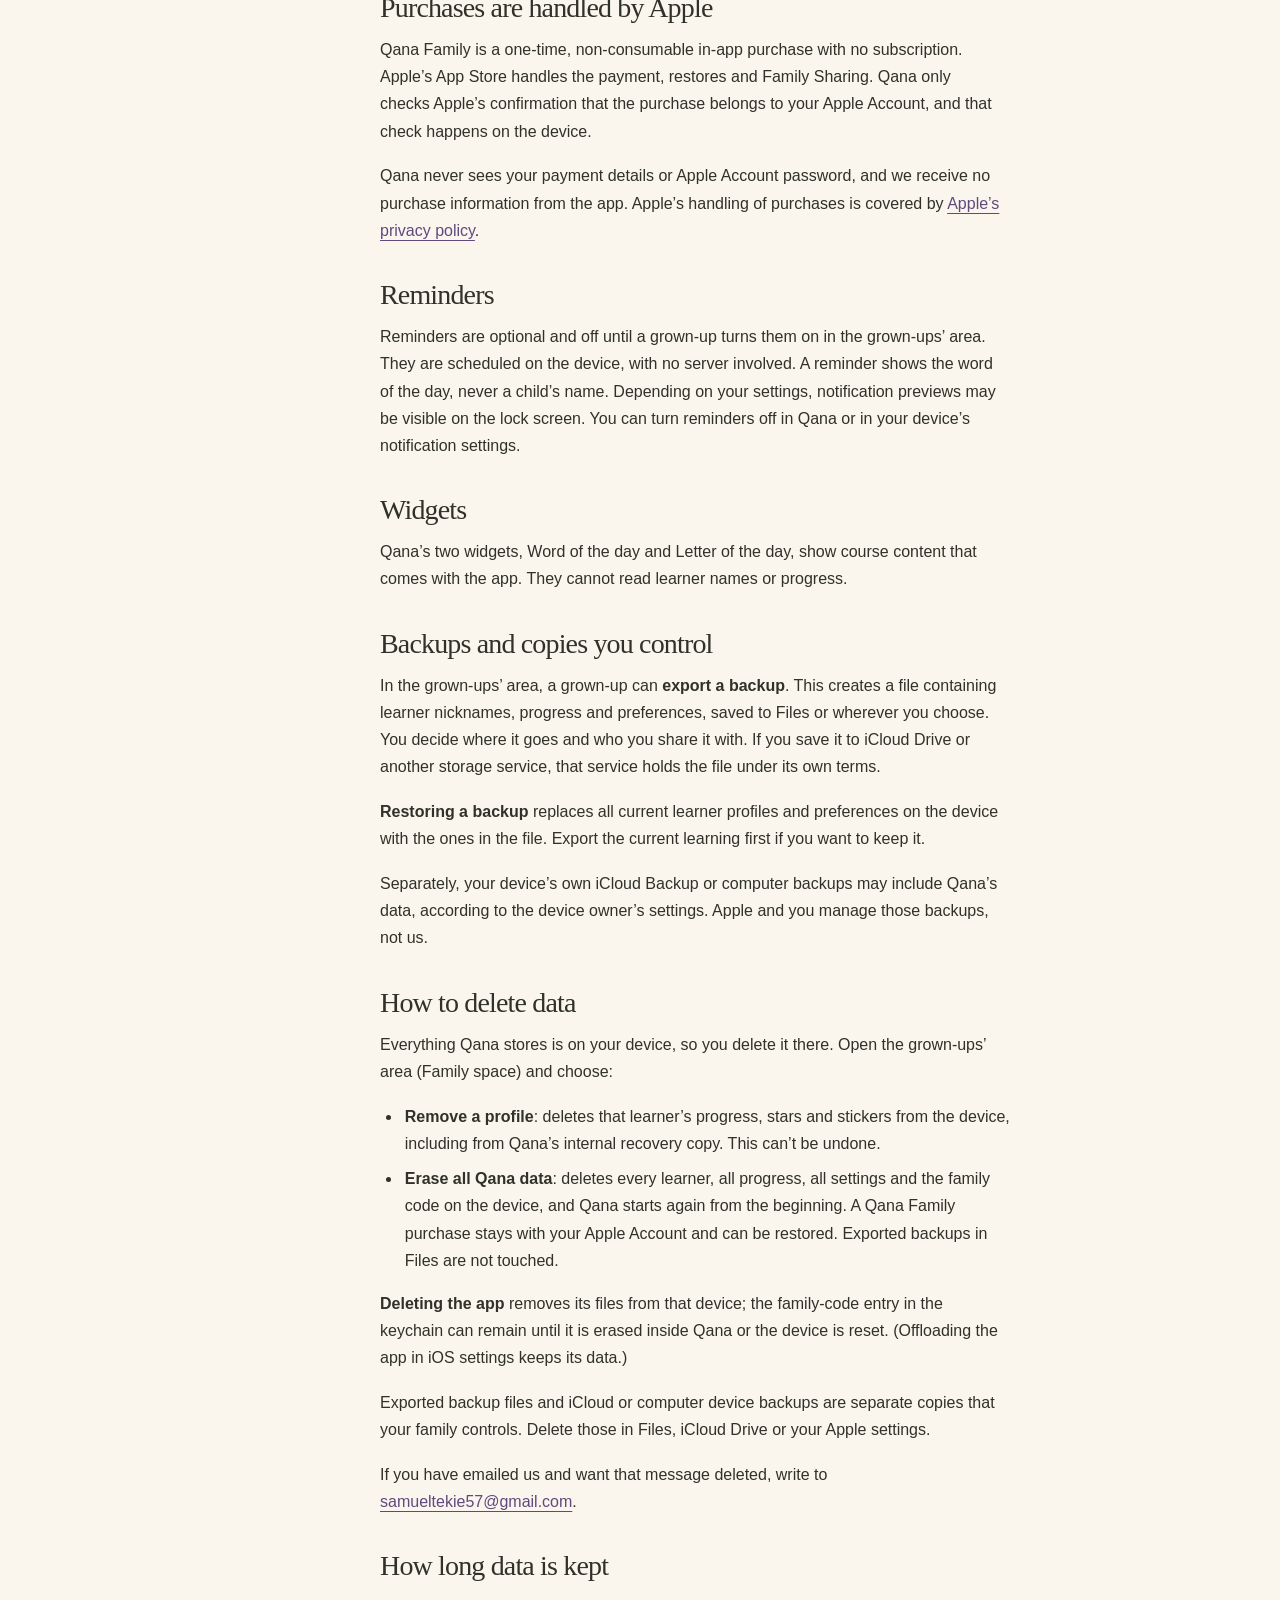
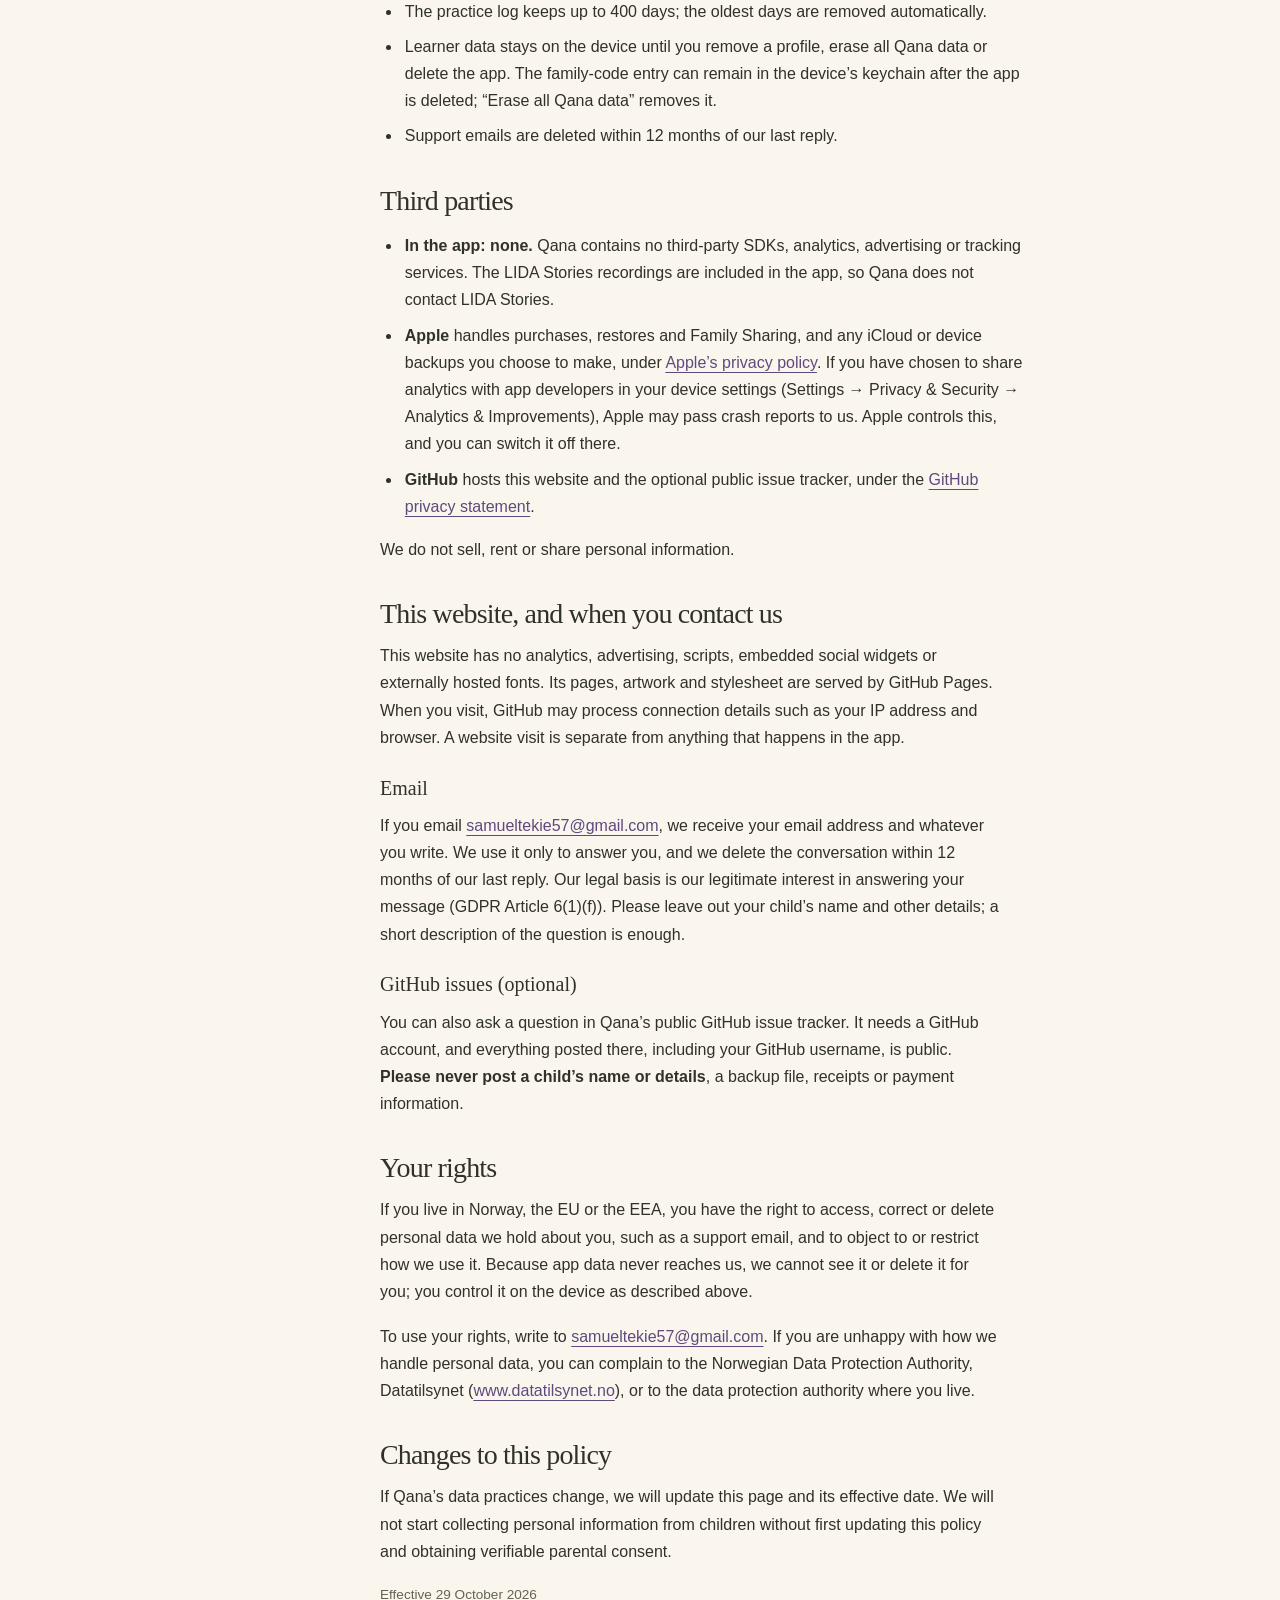
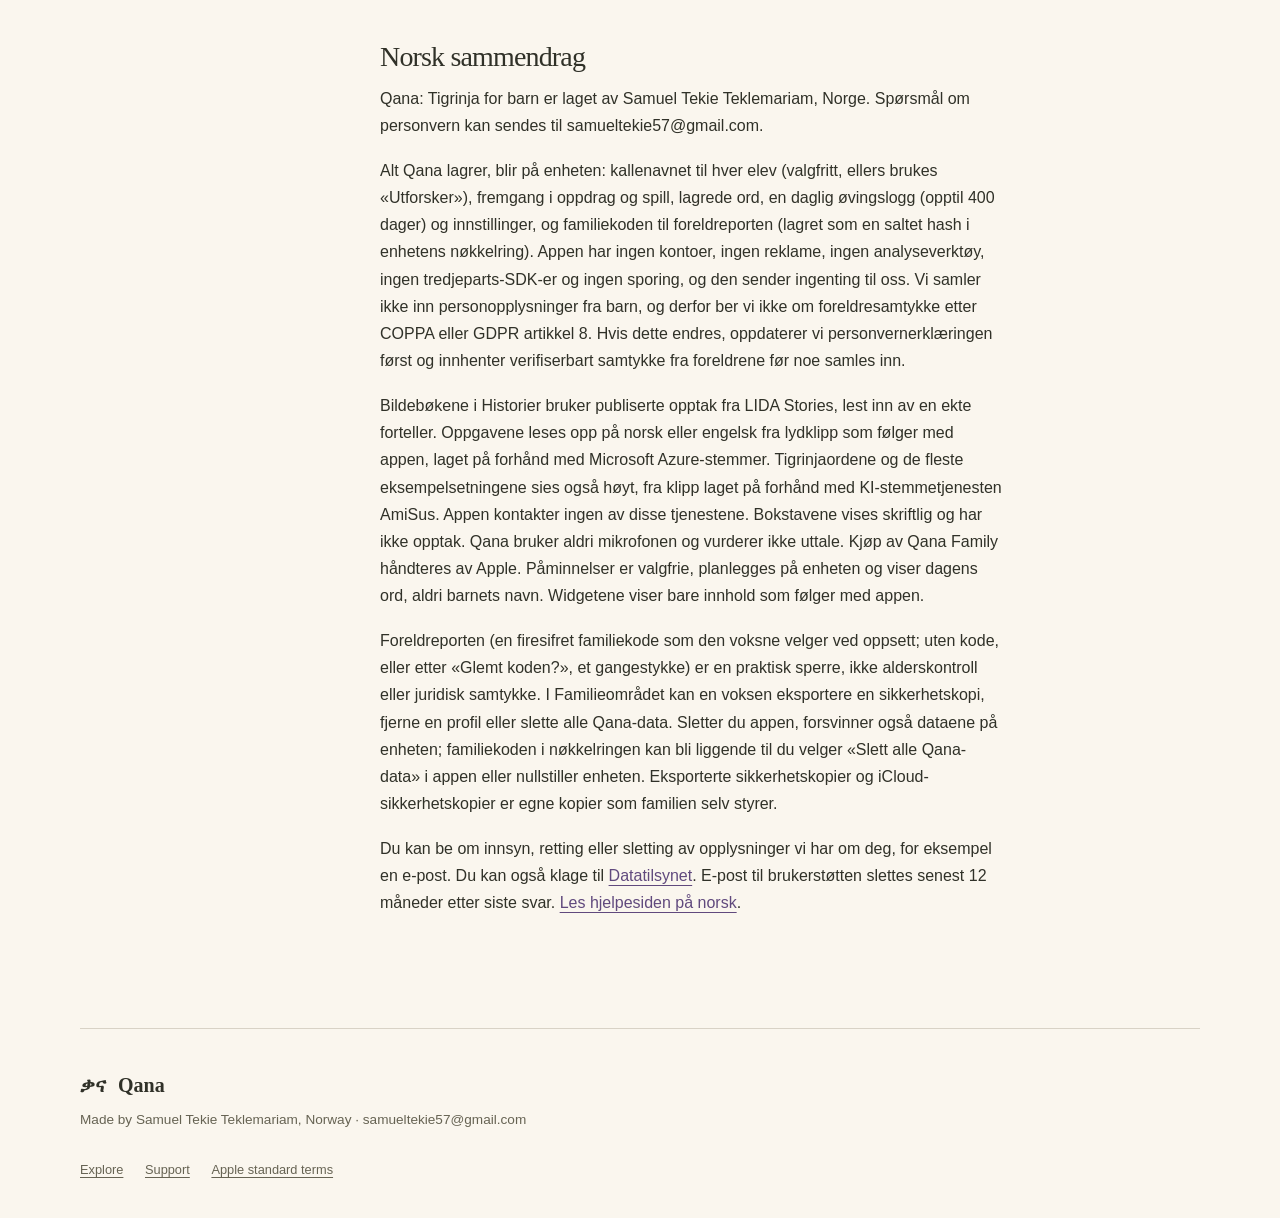
==== commit 96cc9964: "Align Qana privacy policy with bundled audio and family code Describe offline Azure/AmiSus clips, th" ====
--- a/privacy.html
+++ b/privacy.html
@@ -13,27 +13,27 @@
   <a class="skip-link" href="#main">Skip to content</a>
   <header class="site-header wrap"><a class="brand" href="./" aria-label="Qana home"><span class="brand-mark" lang="ti">ቃና</span><span>Qana<span class="brand-caption">Small steps. Familiar roots.</span></span></a><nav aria-label="Main navigation"><a href="./">Explore</a><a href="support.html">For parents</a><a href="privacy.html" aria-current="page">Privacy</a></nav></header>
   <main id="main" class="wrap">
-    <div class="document-header"><p class="eyebrow">For parents and carers</p><h1>Small steps.<br>Clear privacy.</h1><p class="lead">Learning belongs to your family. This page explains what Qana keeps, where it keeps it, and how you can remove it.</p><p class="updated">Privacy policy for Qana: Tigrinya for Kids · Effective 21 October 2026</p></div>
+    <div class="document-header"><p class="eyebrow">For parents and carers</p><h1>Small steps.<br>Clear privacy.</h1><p class="lead">Learning belongs to your family. This page explains what Qana keeps, where it keeps it, and how you can remove it.</p><p class="updated">Privacy policy for Qana: Tigrinya for Kids · Effective 29 October 2026</p></div>
     <div class="document-layout">
       <aside class="contents" aria-label="On this page"><p>On this page</p><nav><a href="#who">Who we are</a><a href="#device">What Qana stores</a><a href="#not-collected">What we don’t collect</a><a href="#children">Children’s privacy</a><a href="#sound">Sound &amp; microphone</a><a href="#apple">Purchases</a><a href="#reminders">Reminders</a><a href="#widgets">Widgets</a><a href="#backups">Backups</a><a href="#deletion">Deleting data</a><a href="#retention">How long data is kept</a><a href="#third-parties">Third parties</a><a href="#support">Website &amp; contact</a><a href="#rights">Your rights</a><a href="#changes">Changes</a><a href="#norsk">Norsk sammendrag</a></nav></aside>
       <div class="prose">
         <div class="callout sage"><p><strong>The short version.</strong> Everything Qana saves stays on your device. There are no accounts, no ads, no analytics, no third-party SDKs and no tracking, and the app sends nothing to us. We do not collect any personal information from children.</p></div>
         <section id="who"><h2>Who we are</h2><p>Qana: Tigrinya for Kids (in Norwegian, Qana: Tigrinja for barn) is made by <strong>Samuel Tekie Teklemariam</strong>, based in <strong>Norway</strong>. In this policy, “we” and “us” mean Samuel Tekie Teklemariam. We are responsible for the small amount of personal information we may handle, which in practice is an email you choose to send us.</p><p>Questions about privacy, or anything on this page: <a href="mailto:samueltekie57@gmail.com">samueltekie57@gmail.com</a>.</p></section>
-        <section id="device"><h2>What Qana stores, and where</h2><p>Qana saves the following in its own storage on your iPhone or iPad:</p><ul><li><strong>Each learner’s nickname.</strong> It is optional; if you leave it out, Qana simply uses “Explorer”. Qana never asks for a child’s full name, birthday, photo, email address or school.</li><li><strong>Lesson and game progress:</strong> stars, stickers, treasures and game levels.</li><li><strong>Saved words.</strong></li><li><strong>A day-by-day practice log</strong> (how much was practised each day), kept for up to 400 days.</li><li><strong>App preferences</strong>, such as the app language, sounds and reminder time.</li></ul><p>To protect progress if a file is ever damaged, Qana also keeps internal safety copies of its progress file on the same device so it can recover. These copies never leave the device.</p><p>None of this is sent to us or to anyone else. Qana works without an account and without an internet connection.</p></section>
+        <section id="device"><h2>What Qana stores, and where</h2><p>Qana saves the following in its own storage on your iPhone or iPad:</p><ul><li><strong>Each learner’s nickname.</strong> It is optional; if you leave it out, Qana simply uses “Explorer”. Qana never asks for a child’s full name, birthday, photo, email address or school.</li><li><strong>Lesson and game progress:</strong> stars, stickers, treasures and game levels.</li><li><strong>Saved words.</strong></li><li><strong>A day-by-day practice log</strong> (how much was practised each day), kept for up to 400 days.</li><li><strong>App preferences</strong>, such as the app language, sounds and reminder time.</li><li><strong>The family code</strong> a grown-up chose for the parent gate, stored as a salted hash in the device keychain (see “The parent gate” below).</li></ul><p>To protect progress if a file is ever damaged, Qana also keeps internal safety copies of its progress file on the same device so it can recover. These copies never leave the device.</p><p>None of this is sent to us or to anyone else. Qana works without an account and without an internet connection.</p></section>
         <section id="not-collected"><h2>What we don’t collect</h2><p>We collect no data through the app. In Apple’s App Store terms, this is <strong>Data Not Collected</strong>.</p><ul><li>No accounts or sign-in.</li><li>No advertising.</li><li>No analytics or usage statistics.</li><li>No third-party SDKs and no tracking across apps or websites.</li><li>No network requests of Qana’s own. The only connection is Apple’s App Store, when a grown-up buys or restores Qana Family.</li><li>No access to the microphone, camera, contacts, photos or location. Qana never asks for them.</li></ul></section>
-        <section id="children"><h2>Children’s privacy</h2><p>Qana is made for children aged 6–8, and younger children can play with a grown-up. <strong>We do not collect personal information from children.</strong> A child’s nickname and progress are stored only on the device and never leave it through Qana.</p><p>For that reason we do not request parental consent under the US Children’s Online Privacy Protection Act (COPPA) or Article 8 of the EU General Data Protection Regulation (GDPR). If that ever changes, we will update this policy first and obtain verifiable parental consent before any personal information is collected from a child.</p><p>Qana has no chat, no public profiles and nowhere for a child to post or share anything.</p><h3>The parent gate</h3><p>Settings, profiles, backups, reminders, purchases and every link out of the app are protected by a parent gate: a multiplication question with two two-digit numbers, different each time.</p><div class="callout"><p>The parent gate is a practical safeguard that keeps young children out of grown-up areas. It does not check anyone’s age or identity, and it is <strong>not</strong> age verification or legal parental consent.</p></div></section>
-        <section id="sound"><h2>Sound and the microphone</h2><ul><li>The three picture books in Stories, and a few example sentences, use published recordings of a human Tigrinya narrator from LIDA Stories, shared under the Creative Commons Attribution 4.0 licence (CC BY 4.0). Each book credits its author, illustrator, translator and narrator. LIDA Stories does not endorse Qana.</li><li>Task instructions can be read aloud in English or Norwegian by your device’s built-in voice.</li><li>Soft sound effects can be turned off in the grown-ups’ area.</li><li>Single words and letters have no recordings.</li></ul><p><strong>Qana never uses the microphone, never records a child and does not score pronunciation.</strong></p></section>
+        <section id="children"><h2>Children’s privacy</h2><p>Qana is made for children aged 6–8, and younger children can play with a grown-up. <strong>We do not collect personal information from children.</strong> A child’s nickname and progress are stored only on the device and never leave it through Qana.</p><p>For that reason we do not request parental consent under the US Children’s Online Privacy Protection Act (COPPA) or Article 8 of the EU General Data Protection Regulation (GDPR). If that ever changes, we will update this policy first and obtain verifiable parental consent before any personal information is collected from a child.</p><p>Qana has no chat, no public profiles and nowhere for a child to post or share anything.</p><h3>The parent gate</h3><p>Settings, profiles, backups, reminders, purchases and every link out of the app are protected by a parent gate. During setup, a grown-up chooses a 4-digit family code, and the gate asks for that code. If no code has been set yet, or after “Forgot the code?”, the gate asks a multiplication question instead and lets the grown-up choose a new code. Five wrong codes pause the keypad for 30 seconds, and the gate locks again whenever Qana goes to the background.</p><p>The family code is stored only on the device, as a salted hash in the device keychain, so Qana cannot read the code back. It is not synced to iCloud Keychain and cannot be restored to another device. “Erase all Qana data” removes it.</p><div class="callout"><p>The parent gate is a practical safeguard that keeps young children out of grown-up areas. It does not check anyone’s age or identity, and it is <strong>not</strong> age verification or legal parental consent.</p></div></section>
+        <section id="sound"><h2>Sound and the microphone</h2><ul><li>The three picture books in Stories, and a few example sentences, use published recordings of a human Tigrinya narrator from LIDA Stories, shared under the Creative Commons Attribution 4.0 licence (CC BY 4.0). Each book credits its author, illustrator, translator and narrator. LIDA Stories does not endorse Qana.</li><li>Task instructions are read aloud in English or Norwegian from short sound clips that ship inside the app. The clips were made in advance with Microsoft Azure neural voices; the app itself never contacts Azure or any other service.</li><li>Soft sound effects can be turned off in the grown-ups’ area.</li><li>The Tigrinya words and most example sentences are also spoken from clips inside the app, made in advance with the AmiSus AI voice service. Letters are shown in writing and have no recordings.</li></ul><p><strong>Qana never uses the microphone, never records a child and does not score pronunciation.</strong></p></section>
         <section id="apple"><h2>Purchases are handled by Apple</h2><p>Qana Family is a one-time, non-consumable in-app purchase with no subscription. Apple’s App Store handles the payment, restores and Family Sharing. Qana only checks Apple’s confirmation that the purchase belongs to your Apple Account, and that check happens on the device.</p><p>Qana never sees your payment details or Apple Account password, and we receive no purchase information from the app. Apple’s handling of purchases is covered by <a href="https://www.apple.com/legal/privacy/">Apple’s privacy policy</a>.</p></section>
         <section id="reminders"><h2>Reminders</h2><p>Reminders are optional and off until a grown-up turns them on in the grown-ups’ area. They are scheduled on the device, with no server involved. A reminder shows the word of the day, never a child’s name. Depending on your settings, notification previews may be visible on the lock screen. You can turn reminders off in Qana or in your device’s notification settings.</p></section>
         <section id="widgets"><h2>Widgets</h2><p>Qana’s two widgets, Word of the day and Letter of the day, show course content that comes with the app. They cannot read learner names or progress.</p></section>
         <section id="backups"><h2>Backups and copies you control</h2><p>In the grown-ups’ area, a grown-up can <strong>export a backup</strong>. This creates a file containing learner nicknames, progress and preferences, saved to Files or wherever you choose. You decide where it goes and who you share it with. If you save it to iCloud Drive or another storage service, that service holds the file under its own terms.</p><p><strong>Restoring a backup</strong> replaces all current learner profiles and preferences on the device with the ones in the file. Export the current learning first if you want to keep it.</p><p>Separately, your device’s own iCloud Backup or computer backups may include Qana’s data, according to the device owner’s settings. Apple and you manage those backups, not us.</p></section>
-        <section id="deletion"><h2>How to delete data</h2><p>Everything Qana stores is on your device, so you delete it there. Open the grown-ups’ area (Family space) and choose:</p><ul><li><strong>Remove a profile</strong>: deletes that learner’s progress, stars and stickers from the device, including from Qana’s internal recovery copy. This can’t be undone.</li><li><strong>Erase all Qana data</strong>: deletes every learner, all progress and all settings on the device, and Qana starts again from the beginning. A Qana Family purchase stays with your Apple Account and can be restored. Exported backups in Files are not touched.</li></ul><p><strong>Deleting the app</strong> also removes all of its data from that device. (Offloading the app in iOS settings keeps its data.)</p><p>Exported backup files and iCloud or computer device backups are separate copies that your family controls. Delete those in Files, iCloud Drive or your Apple settings.</p><p>If you have emailed us and want that message deleted, write to <a href="mailto:samueltekie57@gmail.com">samueltekie57@gmail.com</a>.</p></section>
-        <section id="retention"><h2>How long data is kept</h2><ul><li>The practice log keeps up to 400 days; the oldest days are removed automatically.</li><li>Everything else stays on the device until you remove a profile, erase all Qana data or delete the app.</li><li>Support emails are deleted within 12 months of our last reply.</li></ul></section>
+        <section id="deletion"><h2>How to delete data</h2><p>Everything Qana stores is on your device, so you delete it there. Open the grown-ups’ area (Family space) and choose:</p><ul><li><strong>Remove a profile</strong>: deletes that learner’s progress, stars and stickers from the device, including from Qana’s internal recovery copy. This can’t be undone.</li><li><strong>Erase all Qana data</strong>: deletes every learner, all progress, all settings and the family code on the device, and Qana starts again from the beginning. A Qana Family purchase stays with your Apple Account and can be restored. Exported backups in Files are not touched.</li></ul><p><strong>Deleting the app</strong> removes its files from that device; the family-code entry in the keychain can remain until it is erased inside Qana or the device is reset. (Offloading the app in iOS settings keeps its data.)</p><p>Exported backup files and iCloud or computer device backups are separate copies that your family controls. Delete those in Files, iCloud Drive or your Apple settings.</p><p>If you have emailed us and want that message deleted, write to <a href="mailto:samueltekie57@gmail.com">samueltekie57@gmail.com</a>.</p></section>
+        <section id="retention"><h2>How long data is kept</h2><ul><li>The practice log keeps up to 400 days; the oldest days are removed automatically.</li><li>Learner data stays on the device until you remove a profile, erase all Qana data or delete the app. The family-code entry can remain in the device’s keychain after the app is deleted; “Erase all Qana data” removes it.</li><li>Support emails are deleted within 12 months of our last reply.</li></ul></section>
         <section id="third-parties"><h2>Third parties</h2><ul><li><strong>In the app: none.</strong> Qana contains no third-party SDKs, analytics, advertising or tracking services. The LIDA Stories recordings are included in the app, so Qana does not contact LIDA Stories.</li><li><strong>Apple</strong> handles purchases, restores and Family Sharing, and any iCloud or device backups you choose to make, under <a href="https://www.apple.com/legal/privacy/">Apple’s privacy policy</a>. If you have chosen to share analytics with app developers in your device settings (Settings → Privacy &amp; Security → Analytics &amp; Improvements), Apple may pass crash reports to us. Apple controls this, and you can switch it off there.</li><li><strong>GitHub</strong> hosts this website and the optional public issue tracker, under the <a href="https://docs.github.com/en/site-policy/privacy-policies/github-general-privacy-statement">GitHub privacy statement</a>.</li></ul><p>We do not sell, rent or share personal information.</p></section>
         <section id="support"><h2>This website, and when you contact us</h2><p>This website has no analytics, advertising, scripts, embedded social widgets or externally hosted fonts. Its pages, artwork and stylesheet are served by GitHub Pages. When you visit, GitHub may process connection details such as your IP address and browser. A website visit is separate from anything that happens in the app.</p><h3>Email</h3><p>If you email <a href="mailto:samueltekie57@gmail.com">samueltekie57@gmail.com</a>, we receive your email address and whatever you write. We use it only to answer you, and we delete the conversation within 12 months of our last reply. Our legal basis is our legitimate interest in answering your message (GDPR Article 6(1)(f)). Please leave out your child’s name and other details; a short description of the question is enough.</p><h3>GitHub issues (optional)</h3><p>You can also ask a question in Qana’s public GitHub issue tracker. It needs a GitHub account, and everything posted there, including your GitHub username, is public. <strong>Please never post a child’s name or details</strong>, a backup file, receipts or payment information.</p></section>
         <section id="rights"><h2>Your rights</h2><p>If you live in Norway, the EU or the EEA, you have the right to access, correct or delete personal data we hold about you, such as a support email, and to object to or restrict how we use it. Because app data never reaches us, we cannot see it or delete it for you; you control it on the device as described above.</p><p>To use your rights, write to <a href="mailto:samueltekie57@gmail.com">samueltekie57@gmail.com</a>. If you are unhappy with how we handle personal data, you can complain to the Norwegian Data Protection Authority, Datatilsynet (<a href="https://www.datatilsynet.no/">www.datatilsynet.no</a>), or to the data protection authority where you live.</p></section>
-        <section id="changes"><h2>Changes to this policy</h2><p>If Qana’s data practices change, we will update this page and its effective date. We will not start collecting personal information from children without first updating this policy and obtaining verifiable parental consent.</p><p class="updated">Effective 21 October 2026</p></section>
-        <section id="norsk" lang="nb"><h2>Norsk sammendrag</h2><p>Qana: Tigrinja for barn er laget av Samuel Tekie Teklemariam, Norge. Spørsmål om personvern kan sendes til samueltekie57@gmail.com.</p><p>Alt Qana lagrer, blir på enheten: kallenavnet til hver elev (valgfritt, ellers brukes «Utforsker»), fremgang i oppdrag og spill, lagrede ord, en daglig øvingslogg (opptil 400 dager) og innstillinger. Appen har ingen kontoer, ingen reklame, ingen analyseverktøy, ingen tredjeparts-SDK-er og ingen sporing, og den sender ingenting til oss. Vi samler ikke inn personopplysninger fra barn, og derfor ber vi ikke om foreldresamtykke etter COPPA eller GDPR artikkel 8. Hvis dette endres, oppdaterer vi personvernerklæringen først og innhenter verifiserbart samtykke fra foreldrene før noe samles inn.</p><p>Bildebøkene i Historier bruker publiserte opptak fra LIDA Stories, lest inn av en ekte forteller. Qana bruker aldri mikrofonen og vurderer ikke uttale. Kjøp av Qana Family håndteres av Apple. Påminnelser er valgfrie, planlegges på enheten og viser dagens ord, aldri barnets navn. Widgetene viser bare innhold som følger med appen.</p><p>Foreldreporten (et gangestykke) er en praktisk sperre, ikke alderskontroll eller juridisk samtykke. I Familieområdet kan en voksen eksportere en sikkerhetskopi, fjerne en profil eller slette alle Qana-data. Sletter du appen, forsvinner også dataene på enheten. Eksporterte sikkerhetskopier og iCloud-sikkerhetskopier er egne kopier som familien selv styrer.</p><p>Du kan be om innsyn, retting eller sletting av opplysninger vi har om deg, for eksempel en e-post. Du kan også klage til <a href="https://www.datatilsynet.no/">Datatilsynet</a>. E-post til brukerstøtten slettes senest 12 måneder etter siste svar. <a href="support.html#norsk">Les hjelpesiden på norsk</a>.</p></section>
+        <section id="changes"><h2>Changes to this policy</h2><p>If Qana’s data practices change, we will update this page and its effective date. We will not start collecting personal information from children without first updating this policy and obtaining verifiable parental consent.</p><p class="updated">Effective 29 October 2026</p></section>
+        <section id="norsk" lang="nb"><h2>Norsk sammendrag</h2><p>Qana: Tigrinja for barn er laget av Samuel Tekie Teklemariam, Norge. Spørsmål om personvern kan sendes til samueltekie57@gmail.com.</p><p>Alt Qana lagrer, blir på enheten: kallenavnet til hver elev (valgfritt, ellers brukes «Utforsker»), fremgang i oppdrag og spill, lagrede ord, en daglig øvingslogg (opptil 400 dager) og innstillinger, og familiekoden til foreldreporten (lagret som en saltet hash i enhetens nøkkelring). Appen har ingen kontoer, ingen reklame, ingen analyseverktøy, ingen tredjeparts-SDK-er og ingen sporing, og den sender ingenting til oss. Vi samler ikke inn personopplysninger fra barn, og derfor ber vi ikke om foreldresamtykke etter COPPA eller GDPR artikkel 8. Hvis dette endres, oppdaterer vi personvernerklæringen først og innhenter verifiserbart samtykke fra foreldrene før noe samles inn.</p><p>Bildebøkene i Historier bruker publiserte opptak fra LIDA Stories, lest inn av en ekte forteller. Oppgavene leses opp på norsk eller engelsk fra lydklipp som følger med appen, laget på forhånd med Microsoft Azure-stemmer. Tigrinjaordene og de fleste eksempelsetningene sies også høyt, fra klipp laget på forhånd med KI-stemmetjenesten AmiSus. Appen kontakter ingen av disse tjenestene. Bokstavene vises skriftlig og har ikke opptak. Qana bruker aldri mikrofonen og vurderer ikke uttale. Kjøp av Qana Family håndteres av Apple. Påminnelser er valgfrie, planlegges på enheten og viser dagens ord, aldri barnets navn. Widgetene viser bare innhold som følger med appen.</p><p>Foreldreporten (en firesifret familiekode som den voksne velger ved oppsett; uten kode, eller etter «Glemt koden?», et gangestykke) er en praktisk sperre, ikke alderskontroll eller juridisk samtykke. I Familieområdet kan en voksen eksportere en sikkerhetskopi, fjerne en profil eller slette alle Qana-data. Sletter du appen, forsvinner også dataene på enheten; familiekoden i nøkkelringen kan bli liggende til du velger «Slett alle Qana-data» i appen eller nullstiller enheten. Eksporterte sikkerhetskopier og iCloud-sikkerhetskopier er egne kopier som familien selv styrer.</p><p>Du kan be om innsyn, retting eller sletting av opplysninger vi har om deg, for eksempel en e-post. Du kan også klage til <a href="https://www.datatilsynet.no/">Datatilsynet</a>. E-post til brukerstøtten slettes senest 12 måneder etter siste svar. <a href="support.html#norsk">Les hjelpesiden på norsk</a>.</p></section>
       </div>
     </div>
   </main>
